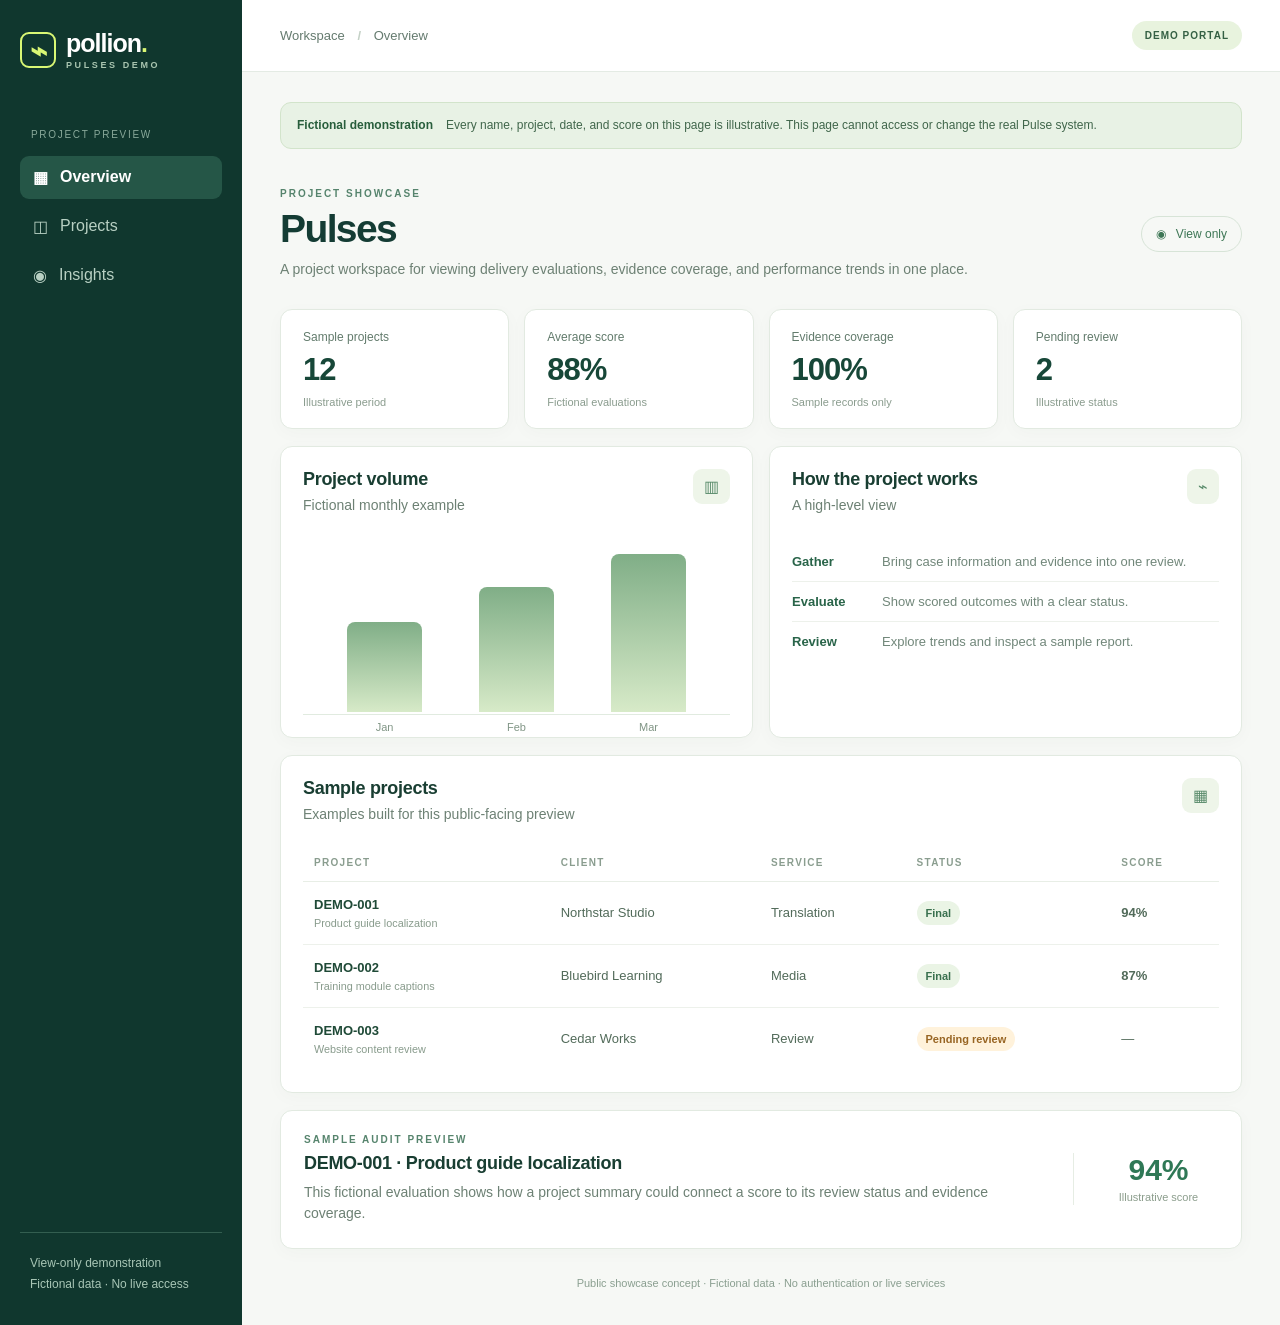
==== index.html @ 924e7bb8 "Add Pulse showcase" ====
<!doctype html>
<html lang="en">
<head>
  <meta charset="utf-8">
  <meta name="viewport" content="width=device-width, initial-scale=1">
  <meta name="robots" content="noindex, nofollow">
  <meta name="description" content="A view-only, fictional demonstration of the Pulses project portal.">
  <title>Pulses | Project showcase</title>
  <link rel="stylesheet" href="styles.css">
</head>
<body>
  <div class="shell">
    <aside class="sidebar" aria-label="Demo navigation">
      <div class="brand"><span class="mark">⌁</span><span>pollion<span class="lime">.</span><small>PULSES DEMO</small></span></div>
      <div class="nav-label">PROJECT PREVIEW</div>
      <div class="nav-item active">▦ <span>Overview</span></div>
      <div class="nav-item">◫ <span>Projects</span></div>
      <div class="nav-item">◉ <span>Insights</span></div>
      <div class="sidebar-bottom">View-only demonstration<br>Fictional data · No live access</div>
    </aside>
    <main>
      <header class="topbar"><span>Workspace <b>/</b> Overview</span><span class="badge">DEMO PORTAL</span></header>
      <div class="content">
        <div class="notice"><strong>Fictional demonstration</strong><span>Every name, project, date, and score on this page is illustrative. This page cannot access or change the real Pulse system.</span></div>
        <div class="intro"><div><div class="eyebrow">PROJECT SHOWCASE</div><h1>Pulses</h1><p>A project workspace for viewing delivery evaluations, evidence coverage, and performance trends in one place.</p></div><span class="readonly">◉ &nbsp; View only</span></div>
        <section class="stats" aria-label="Illustrative summary">
          <div class="card stat"><span>Sample projects</span><strong>12</strong><small>Illustrative period</small></div>
          <div class="card stat"><span>Average score</span><strong>88%</strong><small>Fictional evaluations</small></div>
          <div class="card stat"><span>Evidence coverage</span><strong>100%</strong><small>Sample records only</small></div>
          <div class="card stat"><span>Pending review</span><strong>2</strong><small>Illustrative status</small></div>
        </section>
        <div class="grid">
          <section class="card chart-card"><div class="section-heading"><div><h2>Project volume</h2><p>Fictional monthly example</p></div><span class="section-icon">▥</span></div><div class="bars" aria-label="January: 3; February: 4; March: 5"><div><span style="height:52%"></span><small>Jan</small></div><div><span style="height:72%"></span><small>Feb</small></div><div><span style="height:91%"></span><small>Mar</small></div></div></section>
          <section class="card process-card"><div class="section-heading"><div><h2>How the project works</h2><p>A high-level view</p></div><span class="section-icon">⌁</span></div><ol><li><b>Gather</b><span>Bring case information and evidence into one review.</span></li><li><b>Evaluate</b><span>Show scored outcomes with a clear status.</span></li><li><b>Review</b><span>Explore trends and inspect a sample report.</span></li></ol></section>
        </div>
        <section class="card projects"><div class="section-heading"><div><h2>Sample projects</h2><p>Examples built for this public-facing preview</p></div><span class="section-icon">▦</span></div><div class="table-wrap"><table><thead><tr><th>Project</th><th>Client</th><th>Service</th><th>Status</th><th>Score</th></tr></thead><tbody><tr><td><strong>DEMO-001</strong><small>Product guide localization</small></td><td>Northstar Studio</td><td>Translation</td><td><span class="status complete">Final</span></td><td><b>94%</b></td></tr><tr><td><strong>DEMO-002</strong><small>Training module captions</small></td><td>Bluebird Learning</td><td>Media</td><td><span class="status complete">Final</span></td><td><b>87%</b></td></tr><tr><td><strong>DEMO-003</strong><small>Website content review</small></td><td>Cedar Works</td><td>Review</td><td><span class="status pending">Pending review</span></td><td>—</td></tr></tbody></table></div></section>
        <section class="card report"><div><div class="eyebrow">SAMPLE AUDIT PREVIEW</div><h2>DEMO-001 · Product guide localization</h2><p>This fictional evaluation shows how a project summary could connect a score to its review status and evidence coverage.</p></div><div class="report-score"><strong>94%</strong><span>Illustrative score</span></div></section>
        <footer>Public showcase concept · Fictional data · No authentication or live services</footer>
      </div>
    </main>
  </div>
</body>
</html>
---- styles.css ----
:root{font-family:Inter,Arial,sans-serif;color:#19342d;background:#f6f8f5}*{box-sizing:border-box}body{margin:0}.shell{min-height:100vh;display:grid;grid-template-columns:242px minmax(0,1fr)}.sidebar{background:#10372e;color:#d7e7dc;padding:29px 20px;display:flex;flex-direction:column}.brand{display:flex;gap:10px;align-items:center;font-weight:800;font-size:25px;letter-spacing:-1px;color:#fff}.brand small{display:block;font-size:9px;letter-spacing:2.6px;color:#a9c5b0;margin-top:2px}.mark{display:grid;place-items:center;border:2px solid #d9f774;border-radius:9px;color:#d9f774;width:36px;height:36px;font-size:29px}.lime{color:#d9f774}.nav-label{font-size:10px;letter-spacing:1.7px;color:#89a99a;margin:59px 11px 13px}.nav-item{padding:12px 13px;margin:3px 0;border-radius:9px;display:flex;gap:12px;color:#b8d0c3}.nav-item.active{background:#255647;color:#fff;font-weight:700}.sidebar-bottom{margin-top:auto;border-top:1px solid #335e50;padding:20px 10px 0;color:#a8c6b6;font-size:12px;line-height:1.8}main{min-width:0}.topbar{height:72px;background:white;border-bottom:1px solid #e4ebe4;padding:0 38px;display:flex;justify-content:space-between;align-items:center;color:#657b6f;font-size:13px}.topbar b{color:#c4d1c6;padding:0 9px}.badge{background:#e8f3de;color:#356044;border-radius:99px;font-size:10px;letter-spacing:1px;padding:9px 13px;font-weight:800}.content{max-width:1330px;margin:auto;padding:30px 38px 36px}.notice{background:#e8f2e5;border:1px solid #d2e4cb;border-radius:11px;padding:13px 16px;font-size:12px;display:flex;gap:13px;line-height:1.55;color:#40664b}.notice strong{white-space:nowrap;color:#285e3c}.intro{display:flex;align-items:center;justify-content:space-between;gap:20px;margin:39px 0 29px}.eyebrow{font-size:10px;letter-spacing:2px;color:#56846d;font-weight:800}.intro h1{font-size:39px;letter-spacing:-1.6px;margin:8px 0 8px;color:#143c34}.intro p,.section-heading p,.report p{color:#6d8174;margin:0;line-height:1.55;font-size:14px}.readonly{border:1px solid #d7e4d7;border-radius:99px;padding:10px 14px;color:#3d7655;font-size:12px;white-space:nowrap}.stats{display:grid;grid-template-columns:repeat(4,1fr);gap:15px}.card{background:#fff;border:1px solid #e2eae1;border-radius:12px;box-shadow:0 4px 18px #183b2707}.stat{padding:20px 22px;display:flex;flex-direction:column;gap:8px}.stat span{font-size:12px;color:#627b6c}.stat strong{font-size:31px;color:#174738;letter-spacing:-1px}.stat small{font-size:11px;color:#8a9c8e}.grid{display:grid;grid-template-columns:1fr 1fr;gap:16px;margin-top:17px}.chart-card,.process-card,.projects{padding:22px}.section-heading{display:flex;align-items:flex-start;justify-content:space-between}.section-heading h2,.report h2{font-size:18px;margin:0 0 5px;color:#193e32;letter-spacing:-.3px}.section-icon{color:#588a6a;background:#eef5e9;border-radius:9px;padding:8px 11px}.bars{height:190px;display:flex;align-items:flex-end;gap:25px;padding:15px 28px 0;margin-top:8px;border-bottom:1px solid #e1ebe0}.bars div{height:100%;flex:1;display:flex;flex-direction:column;align-items:center;justify-content:flex-end;gap:9px;color:#819686}.bars span{display:block;width:100%;max-width:75px;background:linear-gradient(#80ae87,#d7eac8);border-radius:8px 8px 0 0}.bars small{font-size:11px;margin-bottom:-19px}.process-card ol{list-style:none;margin:25px 0 0;padding:0}.process-card li{display:flex;gap:15px;align-items:baseline;border-bottom:1px solid #edf1eb;padding:12px 0;font-size:13px}.process-card li:last-child{border:0}.process-card b{width:75px;color:#296449}.process-card li span{color:#71877a}.projects{margin-top:17px}.table-wrap{overflow:auto}table{border-collapse:collapse;width:100%;margin-top:18px;font-size:13px;text-align:left}th{font-size:10px;letter-spacing:1.3px;color:#8a9d8f;text-transform:uppercase;border-bottom:1px solid #e8eee6;padding:13px 11px}td{border-bottom:1px solid #edf1eb;padding:15px 11px;color:#526b5a}tr:last-child td{border:0}td strong{display:block;color:#1f4a37}td small{display:block;margin-top:5px;color:#889b8c}.status{padding:6px 9px;border-radius:99px;font-size:11px;font-weight:700}.complete{background:#eaf4e5;color:#39704e}.pending{background:#fff2db;color:#986523}.report{margin-top:17px;padding:23px;display:flex;justify-content:space-between;align-items:center;gap:25px}.report h2{margin:8px 0}.report-score{text-align:center;min-width:145px;border-left:1px solid #e6ede4;padding-left:25px}.report-score strong{display:block;color:#2f7856;font-size:30px}.report-score span{font-size:11px;color:#8b9d8c}footer{margin:28px 0 0;font-size:11px;color:#8a9f90;text-align:center}@media(max-width:900px){.shell{grid-template-columns:1fr}.sidebar{display:none}.stats{grid-template-columns:repeat(2,1fr)}.grid{grid-template-columns:1fr}}@media(max-width:600px){.topbar{padding:0 20px}.content{padding:20px}.notice,.intro,.report{display:block}.notice span{display:block;margin-top:5px}.readonly{display:inline-block;margin-top:16px}.stats{gap:9px}.stat{padding:16px}.report-score{border-left:0;border-top:1px solid #e6ede4;margin-top:18px;padding:18px 0 0}}
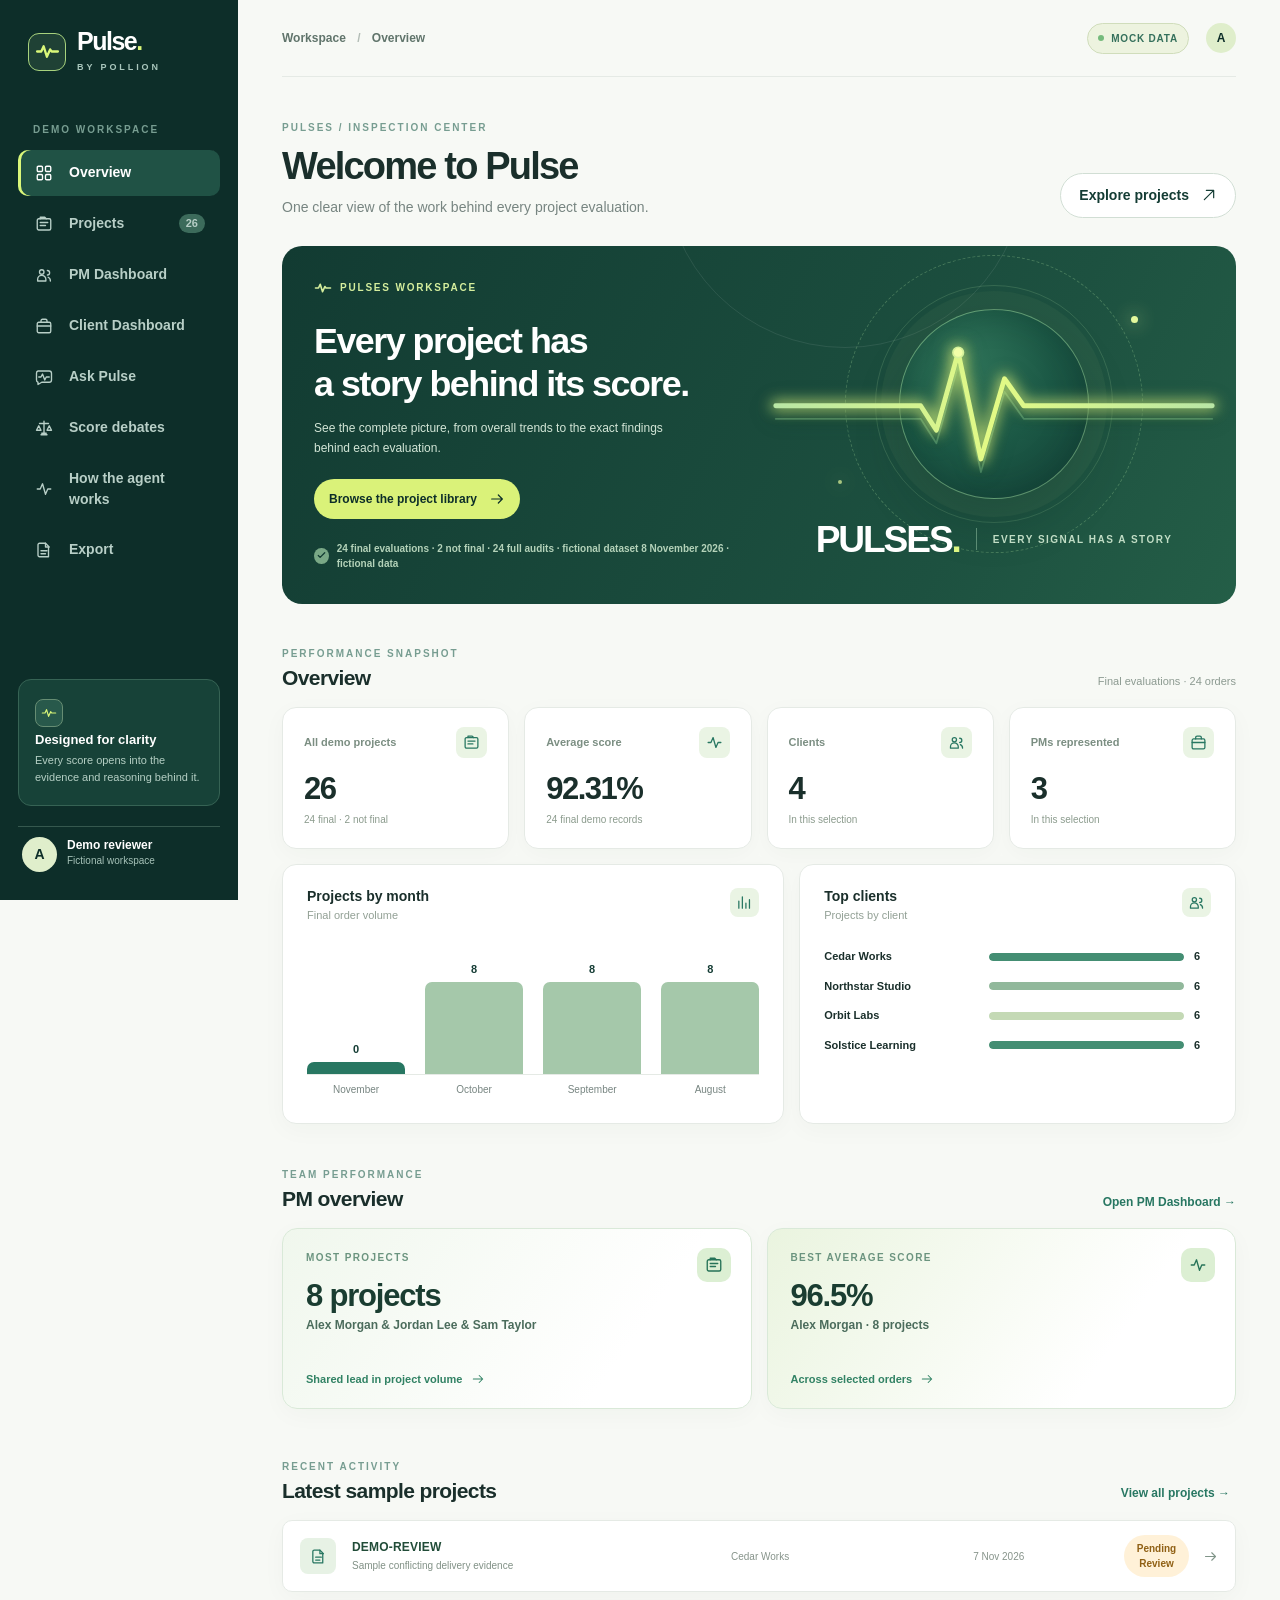
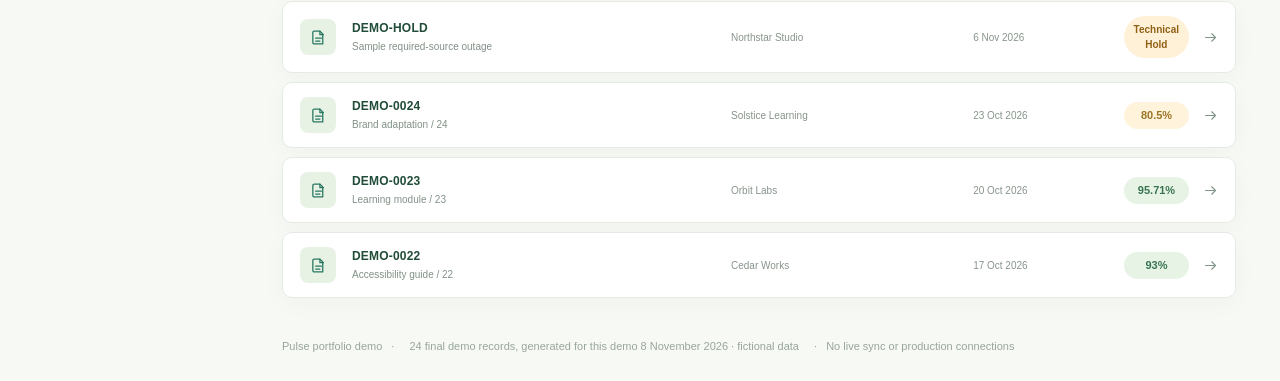
==== commit a3856cf0: "Publish interactive Pulse demo portal" ====
--- a/index.html
+++ b/index.html
@@ -1,42 +1,93 @@
 <!doctype html>
 <html lang="en">
 <head>
-  <meta charset="utf-8">
-  <meta name="viewport" content="width=device-width, initial-scale=1">
-  <meta name="robots" content="noindex, nofollow">
-  <meta name="description" content="A view-only, fictional demonstration of the Pulses project portal.">
-  <title>Pulses | Project showcase</title>
-  <link rel="stylesheet" href="styles.css">
+  <meta charset="utf-8"><meta http-equiv="Content-Security-Policy" content="default-src 'self'; script-src 'self'; connect-src 'none'; img-src 'self' data: blob:; font-src 'self'; style-src 'self' 'unsafe-inline'; worker-src 'self' blob:; object-src 'none'; base-uri 'self'; form-action 'none'">
+  <meta name="viewport" content="width=device-width,initial-scale=1">
+  <meta name="theme-color" content="#153a33">
+  <meta name="description" content="Explore Pulse’s real portal design using fictional data. Built by Ziad Ahmed for Pollion.">
+  <title>Pulse | Interactive portfolio demo</title>
+  <link rel="icon" type="image/svg+xml" href="favicon.svg">
+  <link rel="stylesheet" href="styles.css"><link rel="stylesheet" href="demo-only.css">
+  <script src="mock-data.js" defer></script><script src="mock-interactions.js" defer></script><script src="disputes.js" defer></script>
+  <script src="export-core.js" defer></script>
+  <script src="export.js" defer></script>
+  <script src="script.js" defer></script>
+  <script src="mock-chat.js" defer></script>
 </head>
-<body>
-  <div class="shell">
-    <aside class="sidebar" aria-label="Demo navigation">
-      <div class="brand"><span class="mark">⌁</span><span>pollion<span class="lime">.</span><small>PULSES DEMO</small></span></div>
-      <div class="nav-label">PROJECT PREVIEW</div>
-      <div class="nav-item active">▦ <span>Overview</span></div>
-      <div class="nav-item">◫ <span>Projects</span></div>
-      <div class="nav-item">◉ <span>Insights</span></div>
-      <div class="sidebar-bottom">View-only demonstration<br>Fictional data · No live access</div>
+<body class="embedded-portal"><div class="portfolio-demo-bar"><a href="/portfolio/index.html#systems">← Ziad's portfolio</a><span>PUBLIC DEMO · Fictional data · No production connections</span><a href="mailto:ziadahmedabdulsalam4@gmail.com?subject=A%20Pulse-like%20tool%20for%20my%20business">Build a tool like this ↗</a></div>
+  <div class="app-shell">
+    <aside class="sidebar" aria-label="Main navigation">
+      <a class="brand" href="#overview" aria-label="Pulses overview"><span class="brand-symbol" data-icon="pulse" aria-hidden="true"></span><span class="brand-copy"><strong>Pulse<span class="brand-dot">.</span></strong><small>BY POLLION</small></span></a>
+      <div class="workspace-label">DEMO WORKSPACE</div>
+      <nav class="main-nav">
+        <a href="#overview" data-nav="overview" class="nav-link active"><span class="nav-icon" data-icon="overview"></span> Overview</a>
+        <a href="#projects" data-nav="projects" class="nav-link"><span class="nav-icon" data-icon="projects"></span> Projects <span class="nav-count">5</span></a>
+        <a href="#pms" data-nav="pms" class="nav-link"><span class="nav-icon" data-icon="users"></span> PM Dashboard</a>
+        <a href="#clients" data-nav="clients" class="nav-link"><span class="nav-icon" data-icon="briefcase"></span> Client Dashboard</a>
+        <a href="#ask" data-nav="instructions" class="nav-link"><span class="nav-icon" data-icon="ask-pulse"></span> Ask Pulse</a>
+        <a href="#disputes" data-nav="disputes" class="nav-link"><span class="nav-icon" data-icon="review"></span> Score debates</a><a href="#how" data-nav="how" class="nav-link"><span class="nav-icon" data-icon="activity"></span> How the agent works</a><a href="#export" data-nav="export" class="nav-link"><span class="nav-icon" data-icon="file"></span> Export</a>
+      </nav>
+      <div class="sidebar-bottom"><div class="side-note"><span class="side-note-icon" data-icon="pulse"></span><strong>Designed for clarity</strong><p>Every score opens into the evidence and reasoning behind it.</p></div><div class="user-chip"><span class="avatar">A</span><span><strong>Demo reviewer</strong><small>Fictional workspace</small></span></div></div>
     </aside>
-    <main>
-      <header class="topbar"><span>Workspace <b>/</b> Overview</span><span class="badge">DEMO PORTAL</span></header>
-      <div class="content">
-        <div class="notice"><strong>Fictional demonstration</strong><span>Every name, project, date, and score on this page is illustrative. This page cannot access or change the real Pulse system.</span></div>
-        <div class="intro"><div><div class="eyebrow">PROJECT SHOWCASE</div><h1>Pulses</h1><p>A project workspace for viewing delivery evaluations, evidence coverage, and performance trends in one place.</p></div><span class="readonly">◉ &nbsp; View only</span></div>
-        <section class="stats" aria-label="Illustrative summary">
-          <div class="card stat"><span>Sample projects</span><strong>12</strong><small>Illustrative period</small></div>
-          <div class="card stat"><span>Average score</span><strong>88%</strong><small>Fictional evaluations</small></div>
-          <div class="card stat"><span>Evidence coverage</span><strong>100%</strong><small>Sample records only</small></div>
-          <div class="card stat"><span>Pending review</span><strong>2</strong><small>Illustrative status</small></div>
-        </section>
-        <div class="grid">
-          <section class="card chart-card"><div class="section-heading"><div><h2>Project volume</h2><p>Fictional monthly example</p></div><span class="section-icon">▥</span></div><div class="bars" aria-label="January: 3; February: 4; March: 5"><div><span style="height:52%"></span><small>Jan</small></div><div><span style="height:72%"></span><small>Feb</small></div><div><span style="height:91%"></span><small>Mar</small></div></div></section>
-          <section class="card process-card"><div class="section-heading"><div><h2>How the project works</h2><p>A high-level view</p></div><span class="section-icon">⌁</span></div><ol><li><b>Gather</b><span>Bring case information and evidence into one review.</span></li><li><b>Evaluate</b><span>Show scored outcomes with a clear status.</span></li><li><b>Review</b><span>Explore trends and inspect a sample report.</span></li></ol></section>
+
+    <main class="main-area">
+      <header class="topbar"><button id="menu-button" class="menu-button" aria-label="Toggle navigation" aria-expanded="false"><span data-icon="menu"></span></button><div class="breadcrumbs" id="breadcrumbs">Workspace <span>/</span> Overview</div><div class="topbar-right"><span class="demo-pill"><span class="live-dot"></span> MOCK DATA</span><span class="top-avatar">A</span></div></header>
+
+      <section id="overview-view" class="view">
+        <div class="page-heading"><div><span class="eyebrow">PULSES / INSPECTION CENTER</span><h1>Welcome to Pulse</h1><p>One clear view of the work behind every project evaluation.</p></div><button class="outlined-button" id="view-projects">Explore projects <span data-icon="arrow-up-right"></span></button></div>
+        <div class="hero-panel"><div class="hero-copy"><span class="hero-kicker"><span data-icon="pulse"></span> PULSES WORKSPACE</span><h2>Every project has<br>a story behind its score.</h2><p>See the complete picture, from overall trends to the exact findings behind each evaluation.</p><button id="hero-browse">Browse the project library <span data-icon="arrow-right"></span></button><div class="hero-footnote"><span class="hero-footnote-icon" data-icon="check"></span> <span id="hero-count-note">Fictional project evaluations</span></div></div><div class="hero-feature" role="img" aria-label="Pulses logo: a bright pulse wave flowing through a circular signal mark"><div class="pulse-emblem"><span class="pulse-orbit pulse-orbit-outer"></span><span class="pulse-orbit pulse-orbit-inner"></span><span class="pulse-core"></span><svg class="pulse-wave" viewBox="0 0 520 210" aria-hidden="true" focusable="false"><defs><linearGradient id="wave-color" x1="0" x2="1"><stop offset="0" stop-color="#b9e6a5"/><stop offset=".5" stop-color="#e3fa85"/><stop offset="1" stop-color="#b9e6a5"/></linearGradient><filter id="wave-glow" x="-20%" y="-80%" width="140%" height="260%"><feGaussianBlur stdDeviation="8"/></filter></defs><path class="wave-echo" d="M10 107 H152 L176 107 L194 135 L219 46 L245 168 L272 76 L294 107 H510"/><path class="wave-glow" d="M10 107 H152 L176 107 L194 135 L219 46 L245 168 L272 76 L294 107 H510"/><path class="wave-main" d="M10 107 H152 L176 107 L194 135 L219 46 L245 168 L272 76 L294 107 H510"/><circle class="wave-node" cx="219" cy="46" r="6"/></svg><span class="pulse-spark pulse-spark-one"></span><span class="pulse-spark pulse-spark-two"></span></div><div class="pulse-lockup"><strong>PULSES<span>.</span></strong><span class="pulse-lockup-rule"></span><small>Every signal has a story</small></div></div></div>
+        <div class="section-title-row"><div><span class="eyebrow">PERFORMANCE SNAPSHOT</span><h2>Overview</h2></div><span class="sample-label"><span id="overview-selection-note">Final evaluations</span></span></div>
+        <div class="stat-grid" id="stat-grid"></div>
+        <div class="insights-grid"><div class="panel"><div class="panel-heading"><div><h3>Projects by month</h3><p>Final order volume</p></div><span class="panel-icon" data-icon="chart"></span></div><div id="month-chart" class="month-chart"></div></div><div class="panel"><div class="panel-heading"><div><h3>Top clients</h3><p>Projects by client</p></div><span class="panel-icon" data-icon="users"></span></div><div id="client-chart" class="client-chart"></div></div></div>
+        <div class="section-title-row pm-overview-heading"><div><span class="eyebrow">TEAM PERFORMANCE</span><h2>PM overview</h2></div><a class="text-button" href="#pms">Open PM Dashboard →</a></div><div id="pm-overview" class="pm-overview-grid"></div>
+        <div class="section-title-row recent-heading"><div><span class="eyebrow">RECENT ACTIVITY</span><h2>Latest sample projects</h2></div><button class="text-button" id="all-projects">View all projects →</button></div><div id="recent-projects" class="recent-list"></div>
+      </section>
+
+      <section id="projects-view" class="view hidden"><div class="page-heading"><div><span class="eyebrow">BROWSE / ALL PROJECTS</span><h1>Project library</h1><p>Find a project by month, client, PM or service type. Pending and canceled rows are labeled.</p></div><div class="library-count" id="library-count">5 projects</div></div><div class="months" id="month-tabs" aria-label="Months"></div><div class="filter-panel"><label class="search-wrap"><span data-icon="search"></span><input id="search-input" type="search" placeholder="Search order ID, project, client…" aria-label="Search projects"></label><div class="filter-dropdown" data-filter="client"><span class="filter-label">CLIENT</span><button type="button" class="filter-trigger" aria-haspopup="listbox" aria-expanded="false" aria-controls="client-menu"><span class="filter-current">All clients</span><span data-icon="chevron-down"></span></button><div id="client-menu" class="filter-menu" role="listbox" aria-label="Client options"></div></div><div class="filter-dropdown" data-filter="pm"><span class="filter-label">PM</span><button type="button" class="filter-trigger" aria-haspopup="listbox" aria-expanded="false" aria-controls="pm-menu"><span class="filter-current">All PMs</span><span data-icon="chevron-down"></span></button><div id="pm-menu" class="filter-menu" role="listbox" aria-label="PM options"></div></div><div class="filter-dropdown" data-filter="section"><span class="filter-label">SERVICE</span><button type="button" class="filter-trigger" aria-haspopup="listbox" aria-expanded="false" aria-controls="section-menu"><span class="filter-current">All services</span><span data-icon="chevron-down"></span></button><div id="section-menu" class="filter-menu" role="listbox" aria-label="Section options"></div></div><button id="reset-filters" class="reset-button">Reset</button></div><div id="deduction-filter-note" class="deduction-filter-note hidden" aria-live="polite"></div><div class="table-wrap"><table><thead><tr><th>ORDER ID / PROJECT</th><th>CLIENT</th><th>SERVICE</th><th>OWNER PM</th><th>DATE</th><th>SCORE</th><th></th></tr></thead><tbody id="project-rows"></tbody></table><div id="empty-state" class="empty-state hidden">No projects match these filters. Try another month or clear a filter.</div></div><button id="projects-more" type="button" class="outlined-button" hidden>Show more projects</button></section>
+
+      <section id="pms-view" class="view hidden"><div class="page-heading"><div><span class="eyebrow">TEAM / PERFORMANCE</span><h1>PM Dashboard</h1><p><span id="pm-heading-sub">Compare project volume and scores across the selected final demo records.</span></p></div><a class="outlined-button" href="#projects">Browse projects <span data-icon="arrow-up-right"></span></a></div><div class="pm-note"><span data-icon="activity"></span><span>Selected-order analysis only: PM score is the simple average of these displayed orders. It is not the official PM-period result, which requires all eligible final orders and Plunet USD price weighting.</span></div><div id="pm-stats" class="pm-stats"></div><div class="pm-dashboard-grid"><div class="panel pm-chart-panel"><div class="panel-heading"><div><h3>Projects by PM</h3><p>Workload in the demo selection</p></div><span class="panel-icon" data-icon="projects"></span></div><div id="pm-volume-chart" class="pm-bars"></div></div><div class="panel pm-chart-panel"><div class="panel-heading"><div><h3>Average score by PM</h3><p>Equal-weight project average</p></div><span class="panel-icon" data-icon="activity"></span></div><div id="pm-score-chart" class="pm-bars"></div></div></div><div class="section-title-row pm-detail-heading"><div><span class="eyebrow">INDIVIDUAL ANALYSIS</span><h2>Each PM at a glance</h2></div><span class="sample-label">Open any order for its inspection details</span></div><div id="pm-cards" class="pm-cards"></div></section>
+
+      <section id="pm-detail-view" class="view hidden"><div class="detail-back-row"><a class="back-button" href="#pms">← Back to PM dashboard</a></div><div id="pm-detail-content"></div></section>
+
+      <section id="export-view" class="view hidden">
+        <div class="page-heading export-heading"><div><span class="eyebrow">PULSES / REPORT STUDIO</span><h1>Export reports</h1><p>Build a branded PDF from the final orders in the fictional demo records.</p></div><span class="export-admin-badge">Demo export</span></div>
+        <div id="export-snapshot-note" class="export-note"></div>
+        <div class="export-workspace">
+          <form id="export-form" class="export-builder">
+            <div class="export-builder-head"><span class="eyebrow">CREATE A REPORT</span><h2>Choose your analysis</h2><p>Set the report type, time range and subject.</p></div>
+            <div class="export-field"><span>Report type</span><select id="export-type"><option value="pm">PM performance</option><option value="client">Client account</option><option value="period">Time period</option><option value="service">Service quality</option></select></div>
+            <div class="export-field"><span>Time range</span><select id="export-period"><option value="last-month">Last calendar month</option><option value="last-quarter">Last calendar quarter</option><option value="custom">Custom dates</option><option value="sample" selected>All demo orders</option></select></div>
+            <div id="export-custom-dates" class="export-dates hidden"><label class="export-field">From<input id="export-start" type="date"></label><label class="export-field">To<input id="export-end" type="date"></label></div>
+            <div id="export-subject"></div>
+            <div id="export-form-error" class="export-form-error hidden" role="alert"></div>
+            <button class="export-generate" type="submit">Generate PDF report <span data-icon="arrow-right"></span></button>
+          </form>
+          <div class="export-intro-panel"><span class="export-intro-icon" data-icon="file"></span><span class="eyebrow">PREPARED FOR REVIEW</span><h2>Detailed reports, ready to share when approved.</h2><p>Each PDF includes project context, score analysis, relevant evidence links and clear notes about any missing comparison data.</p><div class="export-mini-grid"><span>PM strengths and improvements</span><span>Client account signals</span><span>Period comparison</span><span>Service analysis</span></div><p class="export-mail-note">Demo PDFs contain fictional records only. This workspace does not send reports or contact people.</p></div>
         </div>
-        <section class="card projects"><div class="section-heading"><div><h2>Sample projects</h2><p>Examples built for this public-facing preview</p></div><span class="section-icon">▦</span></div><div class="table-wrap"><table><thead><tr><th>Project</th><th>Client</th><th>Service</th><th>Status</th><th>Score</th></tr></thead><tbody><tr><td><strong>DEMO-001</strong><small>Product guide localization</small></td><td>Northstar Studio</td><td>Translation</td><td><span class="status complete">Final</span></td><td><b>94%</b></td></tr><tr><td><strong>DEMO-002</strong><small>Training module captions</small></td><td>Bluebird Learning</td><td>Media</td><td><span class="status complete">Final</span></td><td><b>87%</b></td></tr><tr><td><strong>DEMO-003</strong><small>Website content review</small></td><td>Cedar Works</td><td>Review</td><td><span class="status pending">Pending review</span></td><td>—</td></tr></tbody></table></div></section>
-        <section class="card report"><div><div class="eyebrow">SAMPLE AUDIT PREVIEW</div><h2>DEMO-001 · Product guide localization</h2><p>This fictional evaluation shows how a project summary could connect a score to its review status and evidence coverage.</p></div><div class="report-score"><strong>94%</strong><span>Illustrative score</span></div></section>
-        <footer>Public showcase concept · Fictional data · No authentication or live services</footer>
-      </div>
+        <div id="export-progress" class="export-progress" role="status" aria-live="polite" hidden><div class="export-progress-heading"><span class="eyebrow">REPORT PROGRESS</span><strong id="export-progress-stage">Preparing report</strong></div><progress id="export-progress-bar" max="100" value="0" aria-label="Report progress"></progress><p id="export-progress-detail">Please keep this page open.</p></div>
+        <div class="section-title-row export-library-heading"><div><span class="eyebrow">GENERATED IN THIS BROWSER</span><h2>Report library</h2></div><span id="export-library-count" class="sample-label">0 reports</span></div>
+        <div id="export-library" class="export-library"></div>
+      </section>
+
+      <section id="clients-view" class="view hidden"><div class="page-heading"><div><span class="eyebrow">CLIENTS / ACCOUNT VIEW</span><h1>Client Dashboard</h1><p>Project volume, services and score trends from final evaluations.</p></div><a class="outlined-button" href="#projects">Browse projects <span data-icon="arrow-up-right"></span></a></div><div class="pm-note"><span data-icon="activity"></span><span>Scores describe inspected delivery. They do not directly measure client satisfaction or predict whether a client will leave. Prices are grouped by their original currency.</span></div><div id="client-stats" class="pm-stats"></div><div class="panel client-dashboard-panel"><div class="panel-heading"><div><h3>Clients by project volume</h3><p>Final orders in the fictional dataset</p></div><span class="panel-icon" data-icon="chart"></span></div><div id="client-volume-chart" class="pm-bars"></div></div><div class="section-title-row pm-detail-heading"><div><span class="eyebrow">CLIENT PROFILES</span><h2>Each client at a glance</h2></div></div><div id="client-cards" class="client-cards"></div></section>
+
+      <section id="client-detail-view" class="view hidden"><div class="detail-back-row"><a class="back-button" href="#clients">← Back to clients</a></div><div id="client-detail-content"></div></section>
+
+      <section id="instructions-view" class="view hidden">
+  <div class="ask-workspace">
+    <div class="ask-chat-top"><span class="ask-chat-avatar" data-icon="pulse"></span><div><strong>Ask Pulse</strong><small>Portfolio demo · simulated replies</small></div><a class="ask-guide-button" href="#how" id="demo-guide" title="Read how the demo scoring works"><span data-icon="file"></span><span>Scoring guide</span></a></div>
+    <div class="ask-conversation" id="ask-conversation" role="log" aria-live="polite" aria-label="Conversation with Pulse"><div class="ask-welcome"><span class="ask-welcome-icon" data-icon="pulse"></span><h2>How can I help?</h2><p>This is a portfolio demo. Send a message to preview the chat experience; Ask Pulse is not connected to the live agent or project data. Attachments stay in this browser and are not analyzed.</p><div class="ask-suggestions"><button type="button" data-question="Why did my latest project lose points?">Why did my latest project lose points?</button><button type="button" data-question="How does the deadline score work?">How does the deadline score work?</button><button type="button" data-question="Show me projects with quality deductions">Show me projects with quality deductions</button></div></div></div>
+    <div id="ask-order-context" class="ask-order-context" hidden></div>
+    <div id="ask-attachments" class="ask-attachments" hidden></div>
+    <form id="ask-form" class="ask-composer"><input id="ask-files" class="sr-only" type="file" accept=".pdf,application/pdf,image/png,image/jpeg,image/webp" multiple><button type="button" id="ask-add-file" class="ask-add-file" aria-label="Attach image or PDF" title="Attach image or PDF">+</button><label for="ask-question" class="sr-only">Message Pulse</label><textarea id="ask-question" name="question" rows="2" maxlength="2000" placeholder="Message Pulse..." aria-label="Message Pulse"></textarea><button type="submit" id="ask-send" aria-label="Send message"><span data-icon="arrow-right"></span><span>Send</span></button></form>
+    <p id="ask-error" class="ask-error" role="alert" hidden></p>
+  </div>
+</section>
+<section id="disputes-view" class="view hidden"><div id="disputes-content"></div></section>
+      <section id="dispute-view" class="view hidden"><div id="dispute-content"></div></section>
+
+      <section id="how-view" class="view hidden"><div class="page-heading"><div><span class="eyebrow">MEET THE AGENT / INSPECTOR PULSE</span><h1>From project evidence to a traceable score.</h1><p>A portfolio-only walkthrough of the automated workflow behind Pulse.</p></div></div><aside class="demo-automation-note"><strong>This tab is only part of the portfolio demo.</strong><p>It is not a tab in the main project. The real Pulse agent works automatically: it tracks each completed project, starts reviewing the project evidence and applies the scoring instructions. The manual controls below are just a way to explore example scenarios.</p></aside><div class="demo-how-hero"><span class="demo-how-mark" data-icon="pulse"></span><div><h2>The agent investigates. The portal makes it usable.</h2><p>Inspector Pulse automatically reviews completed projects using their records, communications, delivery evidence and external feedback. It follows versioned scoring instructions and explains the result. Reviewed projects build a case history for understanding how Pollion works with each client, spotting recurring issues and improving the next delivery. The portal brings those findings into project reports, PM and client views, questions, reviews and exports.</p><p><b>Built by Ziad Ahmed for Pollion.</b> This public version recreates the interface with invented records and scripted interactions; it does not access email, Plunet or client portals.</p></div></div><div class="agent-process"><article><span>01</span><h3>Identify the project</h3><p>Start with an eligible order and verify its owner, scope and client commitments.</p></article><article><span>02</span><h3>Read authorized evidence</h3><p>Use case-linked emails, the relevant client portal and Plunet order facts. Training explains the workflow; it is not case evidence.</p></article><article><span>03</span><h3>Reconstruct the timeline</h3><p>Link actionable messages, replies, accepted deadlines, deliveries and external feedback to the responsible project phase.</p></article><article><span>04</span><h3>Apply the instructions</h3><p>Calculate communication, deadline, quality and order-record checks using the selected rule version. Explain deductions rather than inventing a score.</p></article><article><span>05</span><h3>Preserve gaps and review</h3><p>Missing required evidence creates a Technical Hold. Material contradictions go to Pending Review. Neither is a perfect score or a zero.</p></article><article><span>06</span><h3>Present and revisit</h3><p>Publish a traceable audit for review. Use dashboards and debates to investigate findings; human reviewers remain responsible for decisions.</p></article></div><div class="demo-rules-note"><b>Scoring version matters.</b> This demonstration follows the V.02.00 Ziad test-workflow shape: communication 28, deadline 28, quality 39, Plunet checks 5. Client/resource communication split is 56/3 and 28/3 points. The original V.01.01 guide uses a separate 30/30/40 model. These are scoped versions, not interchangeable company-wide rules. Calculations keep precision; only display values are rounded.</div><div class="demo-simulator panel"><div class="panel-heading"><div><span class="eyebrow">TRY A FICTIONAL INSPECTION</span><h2>See how facts affect the result.</h2><p>These manual scenario controls are for demonstration only. In the main project, completed projects trigger the review and scoring automatically.</p></div></div><form id="inspection-form"><label><span>Evidence coverage</span><select id="inspection-coverage" name="coverage"><option value="complete">Evidence complete</option><option value="missing">Source unavailable</option><option value="conflict">Evidence conflict</option></select></label><label><span>Client delivery</span><select id="inspection-delivery" name="delivery"><option value="ontime">On time</option><option value="late8">8 minutes late</option><option value="late40">40 minutes late</option><option value="files">4 files: 3 on time, 1 late</option></select></label><label><span>External client feedback</span><select id="inspection-quality" name="quality"><option value="none">No adverse feedback</option><option value="minor">One minor correction</option><option value="rework">Meaningful rework</option></select></label><button type="submit">Run demo inspection →</button></form><div id="inspection-progress" role="status" aria-live="polite"></div><div id="inspection-result" hidden></div></div></section><section id="evidence-view" class="view hidden"><div id="evidence-content"></div></section><section id="detail-view" class="view hidden"><div class="detail-back-row"><button id="back-to-projects" class="back-button">← Back to projects</button><span class="demo-pill"><span class="live-dot"></span> FICTIONAL DEMO ROW</span></div><div id="detail-content"></div></section>
+      <footer>Pulse portfolio demo <span>·</span> <span id="footer-snapshot">Fictional records</span> <span>·</span> No live sync or production connections</footer>
     </main>
   </div>
 </body>
--- a/styles.css
+++ b/styles.css
@@ -1 +1,500 @@
-:root{font-family:Inter,Arial,sans-serif;color:#19342d;background:#f6f8f5}*{box-sizing:border-box}body{margin:0}.shell{min-height:100vh;display:grid;grid-template-columns:242px minmax(0,1fr)}.sidebar{background:#10372e;color:#d7e7dc;padding:29px 20px;display:flex;flex-direction:column}.brand{display:flex;gap:10px;align-items:center;font-weight:800;font-size:25px;letter-spacing:-1px;color:#fff}.brand small{display:block;font-size:9px;letter-spacing:2.6px;color:#a9c5b0;margin-top:2px}.mark{display:grid;place-items:center;border:2px solid #d9f774;border-radius:9px;color:#d9f774;width:36px;height:36px;font-size:29px}.lime{color:#d9f774}.nav-label{font-size:10px;letter-spacing:1.7px;color:#89a99a;margin:59px 11px 13px}.nav-item{padding:12px 13px;margin:3px 0;border-radius:9px;display:flex;gap:12px;color:#b8d0c3}.nav-item.active{background:#255647;color:#fff;font-weight:700}.sidebar-bottom{margin-top:auto;border-top:1px solid #335e50;padding:20px 10px 0;color:#a8c6b6;font-size:12px;line-height:1.8}main{min-width:0}.topbar{height:72px;background:white;border-bottom:1px solid #e4ebe4;padding:0 38px;display:flex;justify-content:space-between;align-items:center;color:#657b6f;font-size:13px}.topbar b{color:#c4d1c6;padding:0 9px}.badge{background:#e8f3de;color:#356044;border-radius:99px;font-size:10px;letter-spacing:1px;padding:9px 13px;font-weight:800}.content{max-width:1330px;margin:auto;padding:30px 38px 36px}.notice{background:#e8f2e5;border:1px solid #d2e4cb;border-radius:11px;padding:13px 16px;font-size:12px;display:flex;gap:13px;line-height:1.55;color:#40664b}.notice strong{white-space:nowrap;color:#285e3c}.intro{display:flex;align-items:center;justify-content:space-between;gap:20px;margin:39px 0 29px}.eyebrow{font-size:10px;letter-spacing:2px;color:#56846d;font-weight:800}.intro h1{font-size:39px;letter-spacing:-1.6px;margin:8px 0 8px;color:#143c34}.intro p,.section-heading p,.report p{color:#6d8174;margin:0;line-height:1.55;font-size:14px}.readonly{border:1px solid #d7e4d7;border-radius:99px;padding:10px 14px;color:#3d7655;font-size:12px;white-space:nowrap}.stats{display:grid;grid-template-columns:repeat(4,1fr);gap:15px}.card{background:#fff;border:1px solid #e2eae1;border-radius:12px;box-shadow:0 4px 18px #183b2707}.stat{padding:20px 22px;display:flex;flex-direction:column;gap:8px}.stat span{font-size:12px;color:#627b6c}.stat strong{font-size:31px;color:#174738;letter-spacing:-1px}.stat small{font-size:11px;color:#8a9c8e}.grid{display:grid;grid-template-columns:1fr 1fr;gap:16px;margin-top:17px}.chart-card,.process-card,.projects{padding:22px}.section-heading{display:flex;align-items:flex-start;justify-content:space-between}.section-heading h2,.report h2{font-size:18px;margin:0 0 5px;color:#193e32;letter-spacing:-.3px}.section-icon{color:#588a6a;background:#eef5e9;border-radius:9px;padding:8px 11px}.bars{height:190px;display:flex;align-items:flex-end;gap:25px;padding:15px 28px 0;margin-top:8px;border-bottom:1px solid #e1ebe0}.bars div{height:100%;flex:1;display:flex;flex-direction:column;align-items:center;justify-content:flex-end;gap:9px;color:#819686}.bars span{display:block;width:100%;max-width:75px;background:linear-gradient(#80ae87,#d7eac8);border-radius:8px 8px 0 0}.bars small{font-size:11px;margin-bottom:-19px}.process-card ol{list-style:none;margin:25px 0 0;padding:0}.process-card li{display:flex;gap:15px;align-items:baseline;border-bottom:1px solid #edf1eb;padding:12px 0;font-size:13px}.process-card li:last-child{border:0}.process-card b{width:75px;color:#296449}.process-card li span{color:#71877a}.projects{margin-top:17px}.table-wrap{overflow:auto}table{border-collapse:collapse;width:100%;margin-top:18px;font-size:13px;text-align:left}th{font-size:10px;letter-spacing:1.3px;color:#8a9d8f;text-transform:uppercase;border-bottom:1px solid #e8eee6;padding:13px 11px}td{border-bottom:1px solid #edf1eb;padding:15px 11px;color:#526b5a}tr:last-child td{border:0}td strong{display:block;color:#1f4a37}td small{display:block;margin-top:5px;color:#889b8c}.status{padding:6px 9px;border-radius:99px;font-size:11px;font-weight:700}.complete{background:#eaf4e5;color:#39704e}.pending{background:#fff2db;color:#986523}.report{margin-top:17px;padding:23px;display:flex;justify-content:space-between;align-items:center;gap:25px}.report h2{margin:8px 0}.report-score{text-align:center;min-width:145px;border-left:1px solid #e6ede4;padding-left:25px}.report-score strong{display:block;color:#2f7856;font-size:30px}.report-score span{font-size:11px;color:#8b9d8c}footer{margin:28px 0 0;font-size:11px;color:#8a9f90;text-align:center}@media(max-width:900px){.shell{grid-template-columns:1fr}.sidebar{display:none}.stats{grid-template-columns:repeat(2,1fr)}.grid{grid-template-columns:1fr}}@media(max-width:600px){.topbar{padding:0 20px}.content{padding:20px}.notice,.intro,.report{display:block}.notice span{display:block;margin-top:5px}.readonly{display:inline-block;margin-top:16px}.stats{gap:9px}.stat{padding:16px}.report-score{border-left:0;border-top:1px solid #e6ede4;margin-top:18px;padding:18px 0 0}}
+@font-face{font-family:'DM Sans';src:url('/portfolio/assets/fonts/dm-regular.ttf');font-weight:400 500;font-display:swap}@font-face{font-family:'DM Sans';src:url('/portfolio/assets/fonts/dm-bold.ttf');font-weight:600 900;font-display:swap}@font-face{font-family:Manrope;src:url('/portfolio/assets/fonts/manrope-medium.ttf');font-weight:400 600;font-display:swap}@font-face{font-family:Manrope;src:url('/portfolio/assets/fonts/manrope-extrabold.ttf');font-weight:700 900;font-display:swap}
+:root{--pine:#143c34;--pine-dark:#0d2e29;--green:#287762;--mint:#dff0df;--lime:#daf779;--ink:#1a2f2b;--muted:#778581;--line:#e5eae5;--paper:#f7f9f5;--white:#fff;--rose:#f9e7e3;--rose-ink:#b34f41;--amber:#fff2d5;--amber-ink:#966a13}*{box-sizing:border-box}html{scroll-behavior:smooth}body{margin:0;color:var(--ink);background:var(--paper);font:14px/1.5 'DM Sans',Arial,sans-serif}button,input,select{font:inherit}button{cursor:pointer}a{color:inherit;text-decoration:none}.hidden{display:none!important}.app-shell{min-height:100vh}.sidebar{position:fixed;inset:0 auto 0 0;width:238px;background:var(--pine-dark);color:white;display:flex;flex-direction:column;padding:29px 18px 18px;z-index:10}.brand{display:flex;align-items:center;gap:11px;padding:0 10px 47px}.brand-symbol{width:36px;height:36px;border:2px solid var(--lime);border-radius:50%;display:grid;place-items:center;position:relative;overflow:hidden}.brand-symbol i{position:absolute;width:16px;height:28px;border:2px solid var(--lime);border-radius:50%;transform:rotate(55deg)}.brand-symbol i:nth-child(2){transform:rotate(-55deg)}.brand-symbol i:nth-child(3){width:4px;height:4px;background:var(--lime);border:0}.brand-copy strong{font:800 25px/1 'Manrope',sans-serif;letter-spacing:-1.5px}.brand-dot{color:var(--lime)}.brand-copy small{display:block;color:#a9c6bc;font-size:8px;font-weight:700;letter-spacing:2.2px;margin-top:5px}.workspace-label,.eyebrow{font-size:10px;letter-spacing:2px;font-weight:800;color:#779d91}.workspace-label{padding:0 15px;margin-bottom:13px}.main-nav{display:grid;gap:5px}.nav-link{display:flex;align-items:center;gap:14px;padding:12px 15px;border-radius:10px;color:#b8cfc7;font-weight:700}.nav-link:hover,.nav-link.active{background:#205245;color:#fff}.nav-link.active{box-shadow:inset 3px 0 var(--lime)}.nav-icon{font-size:19px;width:22px;text-align:center;line-height:1}.nav-count{margin-left:auto;background:#3c6b5b;padding:1px 7px;border-radius:20px;font-size:11px}.sidebar-bottom{margin-top:auto}.side-note{background:#174238;border:1px solid #366354;border-radius:13px;padding:19px 16px;margin-bottom:20px}.side-note-icon{color:var(--lime);font-size:20px}.side-note strong{display:block;font:700 13px 'Manrope',sans-serif;margin:5px 0}.side-note p{margin:0;color:#b5cfc4;font-size:11px;line-height:1.55}.user-chip{display:flex;align-items:center;gap:10px;padding:10px 4px;border-top:1px solid #35584e}.avatar,.top-avatar{display:grid;place-items:center;background:#dfeecb;color:var(--pine-dark);border-radius:50%;font-weight:800}.avatar{height:35px;width:35px}.user-chip strong,.user-chip small{display:block}.user-chip strong{font-size:12px}.user-chip small{font-size:10px;color:#a6c2b8}.user-more{margin-left:auto;color:#a6c2b8;font-size:18px}.main-area{margin-left:238px;min-height:100vh;padding:0 44px}.topbar{height:77px;display:flex;align-items:center;border-bottom:1px solid var(--line);gap:16px}.breadcrumbs{font-weight:700;color:#60746b;font-size:12px}.breadcrumbs span{color:#b3bdb6;padding:0 8px}.topbar-right{margin-left:auto;display:flex;align-items:center;gap:17px}.demo-pill{display:inline-flex;align-items:center;gap:7px;border:1px solid #d7e6da;background:#edf5ec;color:#35705c;border-radius:50px;padding:7px 10px;font-size:10px;font-weight:800;letter-spacing:.8px;white-space:nowrap}.live-dot{height:6px;width:6px;border-radius:50%;background:#75ba7c}.top-avatar{height:30px;width:30px;font-size:12px}.menu-button{display:none;border:0;background:none;color:var(--pine);font-size:20px}.view{max-width:1360px;margin:auto}.page-heading{display:flex;align-items:end;justify-content:space-between;gap:20px;padding:39px 0 28px}.page-heading h1{font:800 clamp(29px,3vw,38px)/1.18 'Manrope',sans-serif;letter-spacing:-1.8px;margin:7px 0 8px}.page-heading p{margin:0;color:var(--muted);font-size:14px}.wave{color:#7fa75d;font-size:27px}.outlined-button{background:#fff;border:1px solid #d1ded4;color:var(--pine);padding:11px 18px;border-radius:9px;font-weight:800;white-space:nowrap}.outlined-button span{padding-left:13px}.outlined-button:hover,.reset-button:hover{border-color:var(--green);background:#f0f7ec}.hero-panel{background:var(--pine);border-radius:20px;min-height:265px;color:white;display:flex;overflow:hidden;position:relative}.hero-copy{padding:33px 37px;z-index:1}.hero-kicker{color:var(--lime);font-size:10px;letter-spacing:2px;font-weight:800}.hero-copy h2{font:800 clamp(26px,3vw,34px)/1.16 'Manrope',sans-serif;letter-spacing:-1.4px;margin:12px 0 10px}.hero-copy p{font-size:12px;color:#d3e1d6;max-width:370px;margin:0 0 20px}.hero-copy button{border:0;border-radius:8px;background:var(--lime);color:var(--pine-dark);padding:11px 14px;font-weight:800;font-size:12px}.hero-copy button span{padding-left:22px}.hero-art{position:absolute;right:4%;top:-55px;width:380px;height:370px}.hero-orbit{border:1px solid #568a77;border-radius:50%;position:absolute;inset:12px;opacity:.8}.orbit-two{inset:65px;border-style:dashed;opacity:.8}.hero-center{position:absolute;top:120px;left:124px;width:130px;height:130px;border-radius:50%;background:#d9ee7b;display:flex;align-items:center;justify-content:center;flex-direction:column;box-shadow:0 0 0 18px #ffffff10;color:var(--pine)}.hero-center span{font:800 76px/.9 'Manrope';letter-spacing:-8px}.hero-center small{font-size:9px;letter-spacing:4px;font-weight:800}.hero-spark{position:absolute;color:var(--lime);font-size:23px}.spark-one{top:80px;right:45px}.spark-two{bottom:49px;left:30px}.section-title-row{display:flex;align-items:end;justify-content:space-between;margin:38px 0 17px;gap:15px}.section-title-row h2{font:800 21px 'Manrope',sans-serif;letter-spacing:-.6px;margin:3px 0 0}.sample-label{color:#8c9a91;font-size:11px}.stat-grid{display:grid;grid-template-columns:repeat(4,1fr);gap:15px}.stat-card,.panel,.recent-item,.filter-panel,.table-wrap,.detail-card,.audit-card,.conclusion-card{background:white;border:1px solid var(--line);box-shadow:0 6px 24px #193c2c08}.stat-card{border-radius:14px;padding:19px 21px;min-height:139px}.stat-card .stat-top{display:flex;justify-content:space-between;align-items:center;color:#7b8e82;font-size:11px;font-weight:700}.stat-icon{display:grid;place-items:center;width:31px;height:31px;background:#eaf4e4;border-radius:8px;color:var(--green);font-size:17px}.stat-value{display:block;font:800 31px 'Manrope',sans-serif;letter-spacing:-1.5px;margin:13px 0 1px}.stat-foot{font-size:10px;color:#8b9b8d}.insights-grid{display:grid;grid-template-columns:1.15fr 1fr;gap:15px;margin-top:15px}.panel{border-radius:14px;padding:23px 24px;min-height:238px}.panel-heading{display:flex;justify-content:space-between;align-items:start}.panel-heading h3{font:800 14px 'Manrope',sans-serif;margin:0}.panel-heading p{color:#92a095;font-size:11px;margin:3px 0}.panel-icon{background:#eaf4e4;color:var(--green);width:29px;height:29px;border-radius:8px;display:grid;place-items:center}.month-chart{display:flex;align-items:end;gap:20px;height:132px;margin-top:17px;border-bottom:1px solid var(--line)}.month-column{flex:1;height:100%;display:flex;align-items:center;flex-direction:column;justify-content:end;gap:5px}.month-column .bar{width:100%;max-width:120px;border-radius:7px 7px 0 0;background:#a5c8aa;min-height:12px}.month-column.current .bar{background:var(--green)}.month-column .count{font-size:11px;font-weight:800;color:var(--pine)}.month-column .label{font-size:10px;color:var(--muted);position:relative;top:22px}.client-chart{display:grid;gap:16px;margin-top:22px}.client-item{display:grid;grid-template-columns:105px 1fr 17px;align-items:center;gap:10px;font-size:11px;font-weight:700}.client-item .track{height:8px;background:#ecf2ec;border-radius:5px;overflow:hidden}.client-item .fill{height:100%;border-radius:5px;background:#448e73}.client-item:nth-child(2) .fill{background:#91b89b}.client-item:nth-child(3) .fill{background:#c4d9b5}.recent-heading{margin-top:46px}.text-button{border:0;background:none;color:var(--green);font-weight:800;font-size:12px}.recent-list{display:grid;gap:9px}.recent-item{display:grid;grid-template-columns:38px minmax(120px,1.6fr) minmax(95px,1fr) minmax(75px,.6fr) 65px 15px;align-items:center;gap:14px;border-radius:10px;padding:14px 17px;width:100%;text-align:left}.recent-item:hover,.table-wrap tbody tr:hover{background:#f5faf4}.case-icon{width:36px;height:36px;background:#e7f2e5;color:var(--green);border-radius:8px;display:grid;place-items:center;font-size:17px}.recent-item strong,.recent-item small{display:block}.recent-item strong{font-size:12px}.recent-item small,.recent-meta{font-size:10px;color:#87948b}.score-chip{background:#e6f3e5;border-radius:20px;padding:5px 8px;color:#397452;font-size:11px;font-weight:800;text-align:center}.score-chip.mid{background:#fff3dc;color:#9b7524}.score-chip.low{background:#fae9e6;color:#b46151}.recent-arrow{color:#809589}footer{color:#98a59b;font-size:11px;padding:40px 0 26px}footer span{padding:0 6px}.library-count{font-size:11px;background:#e9f2e8;color:var(--green);border-radius:20px;padding:8px 12px;font-weight:800}.months{display:flex;gap:7px;border-bottom:1px solid var(--line);margin-top:0;margin-bottom:18px}.month-tab{border:0;background:transparent;padding:13px 18px;color:#7c8d83;font-size:12px;font-weight:800;border-bottom:3px solid transparent}.month-tab.active{color:var(--pine);border-color:var(--green)}.filter-panel{border-radius:12px;padding:15px;display:flex;align-items:end;gap:10px;margin:19px 0 15px}.search-wrap{display:flex;align-items:center;gap:7px;border:1px solid #dbe4dc;border-radius:8px;padding:0 11px;height:39px;flex:1;min-width:165px;color:#7c9b84;font-size:22px}.search-wrap input{outline:0;border:0;width:100%;min-width:0;font-size:12px}.search-wrap input::placeholder{color:#a2ada5}.select-wrap{color:#7e8e84;font-size:10px;font-weight:700;display:grid;gap:3px;min-width:120px}.select-wrap select{appearance:none;border:1px solid #dbe4dc;border-radius:8px;padding:8px 29px 8px 9px;height:39px;background:#fff url("data:image/svg+xml,%3Csvg xmlns='http://www.w3.org/2000/svg' width='14' height='14' fill='none' stroke='%23647c70' stroke-width='2'%3E%3Cpath d='m3 5 4 4 4-4'/%3E%3C/svg%3E") no-repeat right 9px center;color:var(--ink);font-size:11px;cursor:pointer}.reset-button{height:39px;padding:0 12px;background:#fff;border:1px solid #dbe4dc;border-radius:8px;color:var(--green);font-size:11px;font-weight:800}.table-wrap{border-radius:12px;overflow:auto}table{width:100%;border-collapse:collapse;min-width:820px}th{text-align:left;background:#f7faf6;color:#8c9a90;font-size:9px;letter-spacing:1px;padding:13px 17px;font-weight:800}td{border-top:1px solid #edf0ec;padding:14px 17px;font-size:11px;color:#4d6054}td:first-child strong,td:first-child small{display:block}td:first-child strong{color:var(--ink);font-size:12px}td:first-child small{color:#8f9d94;margin-top:3px}td:last-child{color:var(--green);font-size:17px;text-align:right}tbody tr{cursor:pointer}.section-badge{padding:5px 8px;background:#eef3eb;color:#597b65;border-radius:20px;font-size:10px;font-weight:800;white-space:nowrap}.empty-state{text-align:center;color:var(--muted);padding:45px 15px}.detail-back-row{display:flex;justify-content:space-between;align-items:center;padding:27px 0 20px}.back-button{border:0;background:none;color:var(--green);font-size:12px;font-weight:800;padding:0}.detail-hero{background:var(--pine);color:#fff;border-radius:17px;padding:29px 32px;position:relative;overflow:hidden}.detail-hero:after{content:'';position:absolute;right:-30px;top:-80px;width:310px;height:310px;border:1px solid #5a8a78;border-radius:50%;box-shadow:0 0 0 55px #ffffff09,0 0 0 110px #ffffff05}.detail-hero .eyebrow{color:#cce5ae}.detail-hero h1{font:800 clamp(25px,3vw,36px)/1.2 'Manrope';letter-spacing:-1.3px;margin:9px 0 8px;position:relative;z-index:1}.detail-hero p{color:#d1e3d5;margin:0;position:relative;z-index:1}.detail-layout{display:grid;grid-template-columns:minmax(0,1fr) 248px;gap:17px;align-items:start;margin-top:18px}.score-strip{display:grid;grid-template-columns:repeat(5,1fr);gap:10px}.score-tile{background:#fff;border:1px solid var(--line);border-radius:12px;padding:17px 10px;display:grid;justify-items:center;gap:8px;text-align:center}.score-ring{--pct:0;--ring:var(--green);height:72px;width:72px;border-radius:50%;background:conic-gradient(var(--ring) var(--pct),#e6eee5 0);display:grid;place-items:center}.score-ring>span{height:59px;width:59px;background:#fff;border-radius:50%;display:grid;place-items:center;font:800 15px 'Manrope',sans-serif}.score-tile strong{font-size:10px;line-height:1.3}.score-tile small{font-size:9px;color:#91a097}.score-tile.total{background:#eff6e9}.score-tile.total .score-ring>span{background:#eff6e9}.detail-card,.audit-card,.conclusion-card{border-radius:13px;padding:22px;margin-top:17px}.detail-card h2,.audit-card h2,.conclusion-card h2{font:800 17px 'Manrope';letter-spacing:-.3px;margin:0 0 5px}.detail-card>p,.audit-card>p{font-size:11px;color:#89988d;margin:0 0 17px}.audit-grid{display:grid;gap:12px}.audit-row{border:1px solid var(--line);border-radius:10px;padding:17px 18px}.audit-head{display:flex;justify-content:space-between;gap:10px;align-items:center;margin-bottom:8px}.audit-head h3{margin:0;font:800 12px 'Manrope'}.audit-score{font-size:11px;color:var(--green);font-weight:800;background:#e9f4e7;border-radius:20px;padding:4px 8px}.audit-row p{margin:0;color:#4a5e53;font-size:11px;line-height:1.65}.audit-row .audit-evidence{display:block;margin-top:9px;color:#779385;font-size:10px}.conclusion-card{background:#eef6ed;border-color:#dceadc}.conclusion-card p{margin:7px 0 0;color:#486754;font-size:11px;line-height:1.65}.side-detail{position:sticky;top:20px}.side-detail .detail-card{margin-top:0}.side-detail dl{margin:15px 0 0}.side-detail dl div{padding:11px 0;border-top:1px solid var(--line)}.side-detail dt{font-size:9px;text-transform:uppercase;letter-spacing:1px;color:#9cac9c;font-weight:800}.side-detail dd{margin:3px 0 0;font-size:11px;font-weight:800;color:#395447;overflow-wrap:anywhere}.info-note{font-size:10px;color:#809686;background:#f1f7f0;border-radius:8px;padding:12px;margin-top:16px}.menu-open .sidebar{display:flex}@media(max-width:1150px){.main-area{padding:0 24px}.stat-grid{grid-template-columns:repeat(2,1fr)}.filter-panel{flex-wrap:wrap}.select-wrap{flex:1}.score-strip{grid-template-columns:repeat(3,1fr)}}@media(max-width:820px){.sidebar{display:none;box-shadow:10px 0 30px #153d3433}.main-area{margin-left:0}.menu-button{display:block}.hero-art{right:-160px;opacity:.55}.hero-copy{padding-right:40px}.detail-layout{grid-template-columns:1fr}.side-detail{position:static;grid-row:1}.side-detail .detail-card{margin-top:0}.side-detail dl{display:grid;grid-template-columns:repeat(2,1fr);column-gap:15px}.insights-grid{grid-template-columns:1fr}}@media(max-width:560px){.main-area{padding:0 15px}.topbar{height:62px}.page-heading{padding:30px 0 20px;align-items:start}.page-heading .outlined-button{display:none}.hero-panel{min-height:255px}.hero-copy{padding:27px 22px}.hero-art{opacity:.25}.stat-grid{gap:8px}.stat-card{min-height:118px;padding:14px}.stat-value{font-size:25px}.sample-label{display:none}.panel{padding:19px}.recent-item{grid-template-columns:36px 1fr 53px 12px;gap:9px;padding:11px}.recent-meta{display:none}.score-strip{grid-template-columns:repeat(2,1fr)}.score-tile.total{grid-column:span 2}.detail-hero{padding:25px 22px}.filter-panel{padding:11px}.search-wrap{flex-basis:100%}.select-wrap{min-width:0;flex-basis:calc(50% - 8px)}.reset-button{flex-basis:100%}.side-detail dl{grid-template-columns:1fr}.demo-pill{font-size:9px}}
+
+/* Refined home card and consistent icon sizing */
+.ui-icon{display:block;width:18px;height:18px;flex:none}
+.nav-icon{display:grid;place-items:center;width:22px;height:22px;flex:0 0 22px;font-size:initial}
+.nav-icon .ui-icon{width:18px;height:18px}
+.side-note-icon{display:inline-flex;align-items:center;justify-content:center;width:28px;height:28px;border:1px solid #668d73;border-radius:8px;background:#28594b}
+.side-note-icon .ui-icon{width:16px;height:16px}
+.menu-button{align-items:center;justify-content:center;width:36px;height:36px;border-radius:8px}
+.menu-button .ui-icon{width:20px;height:20px}
+.outlined-button,.hero-copy button,.back-button{display:inline-flex;align-items:center;justify-content:center;gap:12px}
+.outlined-button span,.hero-copy button span{padding:0;display:inline-flex}
+.outlined-button .ui-icon,.hero-copy button .ui-icon,.back-button .ui-icon{width:16px;height:16px}
+.stat-icon,.panel-icon,.case-icon{display:grid;place-items:center;font-size:initial}
+.stat-icon .ui-icon,.panel-icon .ui-icon,.case-icon .ui-icon{width:17px;height:17px}
+.recent-arrow{display:flex;align-items:center;justify-content:center}
+.recent-arrow .ui-icon,td:last-child .ui-icon{width:15px;height:15px}
+.search-wrap{font-size:initial}
+.search-wrap [data-icon]{display:inline-flex;align-items:center;justify-content:center;color:#71977e}
+.search-wrap .ui-icon{width:17px;height:17px}
+.month-chart{margin-bottom:25px}
+.month-column{position:relative}
+.month-column .label{position:absolute;top:auto;bottom:-23px;white-space:nowrap}
+.hero-panel{display:grid;grid-template-columns:minmax(0,1fr) minmax(320px,420px);align-items:center;gap:28px;min-height:315px;padding:28px 32px;background:linear-gradient(118deg,#123b32 0%,#1d5140 72%,#245e47 100%)}
+.hero-panel:before{content:"";position:absolute;width:360px;height:360px;border:1px solid #ffffff16;border-radius:50%;right:22%;top:-260px;pointer-events:none}
+.hero-copy{padding:0;max-width:470px}
+.hero-kicker{display:inline-flex;align-items:center;gap:8px;color:#d5ee9d;font-size:10px;letter-spacing:1.8px}
+.hero-kicker .ui-icon{width:15px;height:15px}
+.hero-copy h2{font-size:clamp(27px,2.8vw,36px);line-height:1.2;letter-spacing:-1.5px;margin:17px 0 12px}
+.hero-copy p{max-width:385px;font-size:12px;line-height:1.7;color:#d3e6d7;margin-bottom:20px}
+.hero-copy button{background:#daf279;padding:11px 15px;transition:transform .18s,background .18s}
+.hero-copy button:hover{transform:translateY(-2px);background:#e4f7a3}
+.hero-footnote{display:flex;align-items:center;gap:8px;color:#b4d2b9;font-size:10px;font-weight:600;margin-top:22px}
+.hero-footnote-icon{display:inline-flex;align-items:center;justify-content:center;width:16px;height:16px;border-radius:50%;background:#79a886;color:#123b32}
+.hero-footnote-icon .ui-icon{width:11px;height:11px;stroke-width:2.8}
+.hero-feature{position:relative;z-index:1;min-width:0}
+.featured-case{display:block;width:100%;border:1px solid #d6e6d8;border-radius:15px;background:#fff;text-align:left;color:var(--ink);padding:20px 22px;box-shadow:0 19px 45px #09281e3d;transition:transform .2s,box-shadow .2s}
+.featured-case:hover{transform:translateY(-4px);box-shadow:0 24px 50px #09281e50}
+.feature-top,.feature-main,.feature-metrics,.feature-footer{display:flex}
+.feature-top{align-items:center;justify-content:space-between;color:#7a9380;font-size:9px;font-weight:800;letter-spacing:1.3px}
+.feature-top>span:first-child{display:inline-flex;align-items:center;gap:7px}
+.feature-status-dot{display:inline-block;width:7px;height:7px;border-radius:50%;background:#77b887}
+.feature-arrow{display:grid;place-items:center;width:27px;height:27px;border-radius:50%;background:#eef6ec;color:#397c61}
+.feature-arrow .ui-icon{width:14px;height:14px}
+.feature-main{justify-content:space-between;align-items:center;gap:12px;margin-top:16px}
+.feature-project{display:flex;flex-direction:column;min-width:0}
+.feature-project small{color:#97a99a;font-size:9px;font-weight:800;letter-spacing:.7px}
+.feature-project strong{font:800 17px/1.25 'Manrope',sans-serif;letter-spacing:-.5px;margin:6px 0 5px}
+.feature-project>span{color:#82948a;font-size:10px}
+.feature-score{flex:0 0 76px;width:76px;height:76px;border-radius:50%;background:conic-gradient(#398a6b var(--feature-pct),#e9f0e7 0);display:grid;place-items:center}
+.feature-score b{display:grid;place-items:center;width:62px;height:62px;border-radius:50%;background:#fff;color:#245e47;font:800 16px 'Manrope',sans-serif}
+.feature-divider{display:block;border-top:1px solid #e7ede6;margin:18px 0 14px}
+.feature-metrics{justify-content:space-between;gap:8px}
+.feature-metrics>span{display:grid;gap:3px;min-width:0}
+.feature-metrics small{color:#9cab9f;font-size:8px;letter-spacing:.5px;font-weight:800}
+.feature-metrics b{font:800 12px 'Manrope',sans-serif;color:#294c3c}
+.feature-metrics em{font-style:normal;font-weight:600;color:#a4b1a5}
+.feature-footer{align-items:center;justify-content:space-between;margin-top:19px;padding:11px 12px;border-radius:8px;background:#eff7ed;color:#30755a;font-size:10px;font-weight:800}
+.feature-footer .ui-icon{width:14px;height:14px}
+.back-button{justify-content:flex-start}
+button:focus-visible,a:focus-visible,input:focus-visible,select:focus-visible,tr:focus-visible{outline:3px solid #9bd477;outline-offset:3px}
+@media(max-width:1100px){.hero-panel{grid-template-columns:minmax(0,1fr) minmax(300px,360px);gap:18px;padding:25px}.featured-case{padding:17px}.feature-score{flex-basis:65px;width:65px;height:65px}.feature-score b{width:53px;height:53px;font-size:14px}}
+@media(max-width:720px){.hero-panel{grid-template-columns:1fr;gap:25px;padding:26px}.hero-copy{max-width:none}.hero-copy h2 br{display:none}.hero-copy p{max-width:520px}.hero-feature{max-width:500px;width:100%}}
+@media(max-width:560px){.hero-panel{min-height:0;padding:24px 18px}.hero-copy{padding:0}.hero-copy h2{font-size:28px}.hero-footnote{margin-top:16px}.feature-main{margin-top:12px}.featured-case{padding:16px}.feature-project strong{font-size:15px}.feature-score{flex-basis:60px;width:60px;height:60px}.feature-score b{width:49px;height:49px;font-size:13px}.feature-metrics small{font-size:7px}.feature-metrics b{font-size:11px}}
+@media(max-width:820px){.menu-button{display:flex}}
+
+/* Pulses identity, order-first hierarchy, and refined filters */
+.brand-symbol{width:38px;height:38px;flex:0 0 38px;border:1.5px solid #a7d27d;border-radius:11px;overflow:visible;background:#cceca918}
+.brand-symbol .ui-icon{width:25px;height:25px;color:var(--lime);stroke-width:2.2}
+.brand-copy small{font-size:9px;letter-spacing:2.9px}
+.hero-kicker .ui-icon{width:18px;height:18px;stroke-width:2.2}
+.feature-label{display:flex;align-items:center;gap:9px}
+.feature-pulse-mark{display:grid;place-items:center;width:32px;height:32px;flex:0 0 32px;border-radius:9px;background:#e5f3df;color:#287762}
+.feature-pulse-mark .ui-icon{width:22px;height:22px;stroke-width:2.2}
+.feature-label-copy{display:grid;gap:1px}
+.feature-label-copy b{font:800 11px 'Manrope',sans-serif;letter-spacing:1.4px;color:#2c745b}
+.feature-label-copy small{font-size:8px;letter-spacing:.8px;color:#93a39a}
+.feature-project .feature-order-id{display:inline-flex;align-self:start;padding:4px 7px;border-radius:5px;background:#edf5e9;color:#3c785c;font:800 10px 'Manrope',sans-serif;letter-spacing:.5px}
+.feature-project strong{margin-top:8px}
+.filter-panel{position:relative;overflow:visible;align-items:end;gap:11px;padding:16px;border-radius:15px}
+.search-wrap{height:46px;align-self:end;border-radius:10px;background:#fbfdfb}
+.filter-dropdown{position:relative;flex:0 1 152px;min-width:132px}
+.filter-label{display:block;margin:0 0 7px;color:#8c9b8f;font-size:9px;letter-spacing:1.2px;font-weight:800}
+.filter-trigger{display:flex;align-items:center;justify-content:space-between;gap:9px;width:100%;height:46px;padding:0 12px;border:1px solid #dce7dc;border-radius:10px;background:#fbfdfb;color:#344f40;font-size:11px;font-weight:700;text-align:left;box-shadow:0 1px 2px #1f422807;transition:border-color .18s,background .18s,box-shadow .18s}
+.filter-trigger:hover,.filter-dropdown.open .filter-trigger{border-color:#90bb93;background:#fff;box-shadow:0 0 0 3px #d5ebd677}
+.filter-dropdown.selected .filter-trigger{border-color:#a7caa7;background:#eff7ed;color:#245d42}
+.filter-trigger .filter-current{overflow:hidden;text-overflow:ellipsis;white-space:nowrap}
+.filter-trigger [data-icon]{display:inline-flex;color:#6d9078}
+.filter-trigger .ui-icon{width:15px;height:15px;transition:transform .18s}
+.filter-dropdown.open .filter-trigger .ui-icon{transform:rotate(180deg)}
+.filter-menu{display:none;position:absolute;top:calc(100% + 8px);left:0;z-index:40;min-width:max(100%,190px);max-height:245px;overflow:auto;grid-auto-rows:min-content;gap:2px;padding:7px;border:1px solid #dce6db;border-radius:12px;background:#fff;box-shadow:0 18px 45px #173b2c24}
+.filter-dropdown.open .filter-menu{display:grid}
+.filter-option{display:flex;align-items:center;justify-content:space-between;gap:12px;width:100%;min-height:37px;padding:8px 10px;border:0;border-radius:7px;background:transparent;color:#3e5848;font-size:11px;font-weight:700;text-align:left;white-space:nowrap}
+.filter-option:hover,.filter-option:focus-visible{background:#f0f7ee}
+.filter-option[aria-selected="true"]{background:#eaf5e7;color:#277354}
+.filter-option-check{display:grid;place-items:center;opacity:0;color:#2f805d}
+.filter-option[aria-selected="true"] .filter-option-check{opacity:1}
+.filter-option-check .ui-icon{width:14px;height:14px}
+.reset-button{height:46px;padding:0 14px;border-radius:10px}
+.recent-item .order-id{font:800 12px 'Manrope',sans-serif;letter-spacing:.2px;color:#214c38}
+.recent-item .project-name{font-size:10px;color:#819186;margin-top:4px}
+td:first-child .order-id{display:block;color:#245d42;font:800 12px 'Manrope',sans-serif;letter-spacing:.1px}
+td:first-child .project-name{display:block;color:#84938a;font-size:10px;margin-top:4px}
+.detail-hero h1{font-size:clamp(26px,3vw,35px);letter-spacing:-1.2px;margin:10px 0 3px}
+.detail-hero h2{position:relative;z-index:1;color:#deecd8;font:700 16px 'Manrope',sans-serif;margin:0 0 8px}
+@media(max-width:1150px){.filter-dropdown{flex:1 1 145px}}
+@media(max-width:560px){.filter-panel{gap:10px}.filter-dropdown{min-width:0;flex:1 1 calc(50% - 8px)}.filter-menu{min-width:max(100%,165px)}.feature-label-copy small{font-size:7px}}
+@media(max-width:560px){.reset-button{flex:1 1 calc(50% - 8px)}}
+
+/* Pulses hero mark */
+.hero-feature{height:302px;display:flex;align-items:center;justify-content:center;flex-direction:column;isolation:isolate;overflow:visible}
+.pulse-emblem{position:relative;width:min(100%,440px);height:224px;display:grid;place-items:center}
+.pulse-core{position:absolute;width:190px;height:190px;border-radius:50%;background:radial-gradient(circle at 35% 30%,#2f7459 0%,#1c5946 48%,#123e35 100%);border:1px solid #a7dc9d7b;box-shadow:inset 0 0 36px #071f193a,0 0 0 18px #dff78c0a,0 25px 45px #09291e38}
+.pulse-orbit{position:absolute;border:1px solid #aadf9f49;border-radius:50%;pointer-events:none}
+.pulse-orbit-outer{width:298px;height:298px;border-style:dashed;transform:rotate(-18deg)}
+.pulse-orbit-inner{width:238px;height:238px;border-color:#aadf9f2e}
+.pulse-wave{position:relative;z-index:1;width:calc(100% + 34px);max-width:none;height:210px;overflow:visible;filter:drop-shadow(0 4px 7px #0a3b25aa)}
+.pulse-wave path{fill:none;stroke-linecap:round;stroke-linejoin:round}
+.wave-echo{stroke:#8ed79a;stroke-width:2;opacity:.34;transform:translateY(15px)}
+.wave-glow{stroke:#ddf781;stroke-width:12;opacity:.75;filter:url(#wave-glow)}
+.wave-main{stroke:url(#wave-color);stroke-width:5.5}
+.wave-node{fill:#f2ffa8;stroke:#d5f29b;stroke-width:2;filter:drop-shadow(0 0 10px #ddf781)}
+.pulse-spark{position:absolute;width:7px;height:7px;border-radius:50%;background:#e4f89c;box-shadow:0 0 18px #e4f89c}
+.pulse-spark-one{top:24px;right:66px}.pulse-spark-two{bottom:32px;left:54px;width:4px;height:4px;opacity:.7}
+.pulse-lockup{position:relative;display:flex;align-items:center;gap:16px;margin-top:5px;color:white;white-space:nowrap}
+.pulse-lockup strong{font:800 clamp(26px,2.9vw,38px)/1 'Manrope',sans-serif;letter-spacing:-2.1px}
+.pulse-lockup strong span{color:#def783}
+.pulse-lockup-rule{display:block;width:1px;height:22px;background:#9bc8a881}
+.pulse-lockup small{font-size:10px;letter-spacing:1.5px;text-transform:uppercase;color:#c1ddc5;font-weight:700}
+@media(max-width:1100px){.hero-feature{height:275px}.pulse-emblem{height:200px}.pulse-core{width:166px;height:166px}.pulse-orbit-outer{width:256px;height:256px}.pulse-orbit-inner{width:205px;height:205px}.pulse-wave{height:188px}}
+@media(max-width:720px){.hero-feature{height:265px;margin:5px auto 0}.pulse-lockup{margin-top:0}}
+@media(max-width:560px){.hero-feature{height:210px}.pulse-emblem{height:158px}.pulse-core{width:130px;height:130px}.pulse-orbit-outer{width:188px;height:188px}.pulse-orbit-inner{width:158px;height:158px}.pulse-wave{height:150px;width:calc(100% + 10px)}.pulse-lockup{gap:10px}.pulse-lockup strong{font-size:26px}.pulse-lockup small{font-size:8px;letter-spacing:.7px}.pulse-lockup-rule{height:17px}}
+
+/* PM analysis dashboard */
+.pm-overview-heading{margin-top:39px}.pm-overview-grid{display:grid;grid-template-columns:repeat(2,minmax(0,1fr));gap:15px}.pm-spotlight{position:relative;display:flex;flex-direction:column;align-items:flex-start;min-height:181px;padding:21px 23px;border-radius:15px;border:1px solid #d9e9d8;background:linear-gradient(125deg,#f0f7ed,#fff 72%);box-shadow:0 6px 24px #193c2c08;transition:transform .2s,box-shadow .2s}.pm-spotlight:hover{transform:translateY(-3px);box-shadow:0 12px 28px #193c2c18}.pm-spotlight-score{background:linear-gradient(125deg,#eaf4df,#fff 72%)}.pm-spotlight-icon{position:absolute;right:20px;top:19px;width:34px;height:34px;display:grid;place-items:center;border-radius:10px;background:#dcefd3;color:#267358}.pm-spotlight-icon .ui-icon{width:18px;height:18px}.pm-spotlight-label{font-size:10px;font-weight:800;letter-spacing:1.4px;color:#6b947f}.pm-spotlight strong{margin:13px 0 2px;font:800 clamp(24px,2.5vw,31px)/1.15 'Manrope',sans-serif;letter-spacing:-1.2px;color:#1a3d31}.pm-spotlight-name{font-size:12px;font-weight:700;color:#4b6c5c}.pm-spotlight-foot{display:flex;align-items:center;gap:8px;margin-top:auto;padding-top:17px;color:#318264;font-size:11px;font-weight:800}.pm-spotlight-foot .ui-icon{width:14px;height:14px}
+.pm-note{display:flex;align-items:flex-start;gap:10px;padding:13px 16px;border:1px solid #dce9dc;border-radius:11px;background:#edf5eb;color:#557264;font-size:11px;line-height:1.6}.pm-note .ui-icon{flex:0 0 17px;width:17px;height:17px;color:#358264}.pm-stats{display:grid;grid-template-columns:repeat(4,minmax(0,1fr));gap:14px;margin-top:18px}.pm-stat{display:flex;flex-direction:column;min-height:129px;padding:18px 19px;background:#fff;border:1px solid var(--line);border-radius:14px;box-shadow:0 6px 24px #193c2c08}.pm-stat-highlight{background:#e8f3e2;border-color:#d3e8d0}.pm-stat>span{color:#789082;font-size:10px;font-weight:800}.pm-stat strong{margin-top:9px;font:800 27px/1.15 'Manrope',sans-serif;letter-spacing:-1px;color:#1e4638}.pm-stat small{margin-top:auto;padding-top:5px;color:#789082;font-size:10px;line-height:1.4}.pm-dashboard-grid{display:grid;grid-template-columns:repeat(2,minmax(0,1fr));gap:15px;margin-top:16px}.pm-chart-panel{min-height:223px}.pm-bars{display:grid;gap:17px;margin-top:25px}.pm-bar-row{display:grid;grid-template-columns:79px minmax(0,1fr) 55px;gap:10px;align-items:center}.pm-bar-name{font-size:11px;font-weight:800;color:#456a55}.pm-bar-track{height:11px;background:#e9f1e8;border-radius:10px;overflow:hidden}.pm-bar-fill{display:block;height:100%;border-radius:10px;background:#39866a}.pm-score-fill{background:linear-gradient(90deg,#80b98b,#d4ef84)}.pm-bar-row b{text-align:right;font-size:11px;color:#2f6751}.pm-detail-heading{margin-top:34px}.pm-cards{display:grid;grid-template-columns:repeat(3,minmax(0,1fr));gap:15px}.pm-card{min-width:0;background:#fff;border:1px solid #e0eae0;border-radius:15px;box-shadow:0 6px 24px #193c2c08;overflow:hidden}.pm-card-head{display:flex;align-items:center;gap:11px;padding:20px 19px 17px}.pm-avatar{flex:0 0 40px;width:40px;height:40px;border-radius:12px;display:grid;place-items:center;background:#d9edce;color:#1a5c47;font:800 16px 'Manrope',sans-serif}.pm-rank{display:block;font-size:8px;letter-spacing:1px;font-weight:800;color:#7ba48b}.pm-card h3{margin:4px 0 0;font:800 14px/1.2 'Manrope',sans-serif;color:#204032}.pm-card-count{margin-left:auto;white-space:nowrap;padding:5px 7px;border-radius:20px;background:#eff6ec;color:#508467;font-size:9px;font-weight:800}.pm-card-main{display:grid;grid-template-columns:repeat(2,minmax(0,1fr));gap:10px;padding:0 19px 18px}.pm-card-main>div:first-child{grid-column:1/-1;background:#eff7ed;border-radius:10px;padding:14px}.pm-card-main>div:not(:first-child){padding:5px 0}.pm-card-main span{display:block;color:#829889;font-size:9px;font-weight:700}.pm-card-main strong{display:block;margin-top:4px;font:800 18px 'Manrope',sans-serif;color:#265b45}.pm-card-main>div:first-child strong{font-size:29px;letter-spacing:-1px}.pm-card-projects{border-top:1px solid #e7eee7;padding:15px 19px 19px}.pm-card-projects-title{font-size:9px;letter-spacing:1.3px;font-weight:800;color:#8aa091;margin-bottom:8px}.pm-project{display:flex;align-items:center;gap:7px;width:100%;padding:10px 0;background:none;border:0;border-top:1px solid #eef2ed;text-align:left;color:#274e3e}.pm-project:first-of-type{border-top:0}.pm-project>span:first-child{min-width:0;flex:1}.pm-project b,.pm-project small{display:block;overflow:hidden;text-overflow:ellipsis;white-space:nowrap}.pm-project b{font-size:10px}.pm-project small{margin-top:2px;color:#8a9e91;font-size:9px}.pm-project .score-chip{font-size:9px}.pm-project .ui-icon{width:14px;height:14px;color:#438466}.pm-project:hover b{color:#2c8d64}
+@media(max-width:1150px){.pm-cards{grid-template-columns:repeat(2,minmax(0,1fr))}.pm-stats{grid-template-columns:repeat(2,minmax(0,1fr))}}
+@media(max-width:720px){.pm-dashboard-grid,.pm-overview-grid,.pm-cards{grid-template-columns:1fr}.pm-spotlight{min-height:165px}}
+@media(max-width:560px){.pm-stats{gap:8px}.pm-stat{min-height:110px;padding:14px}.pm-stat strong{font-size:22px}.pm-bar-row{grid-template-columns:72px minmax(0,1fr) 49px;gap:6px}.pm-note{font-size:10px}.pm-cards{gap:10px}}
+
+/* Source-backed snapshot details */
+.client-item{grid-template-columns:minmax(105px,155px) minmax(0,1fr) 17px}.client-item>span:first-child{overflow:hidden;text-overflow:ellipsis;white-space:nowrap}.client-chart{gap:13px}
+.score-ring>span{font-size:11px;letter-spacing:-.3px}.score-tile small{font-size:9px;white-space:nowrap}
+.source-actions{display:flex;flex-wrap:wrap;gap:10px;margin:17px 0 0}.source-actions a{display:inline-flex;align-items:center;gap:7px;padding:11px 14px;border-radius:9px;background:#eef6ec;color:#286b52;font-size:11px;font-weight:800;border:1px solid #d9e9d6}.source-actions a:hover{background:#e3f2dc}.source-actions .ui-icon{width:14px;height:14px}
+@media(max-width:560px){.client-item{grid-template-columns:minmax(100px,138px) minmax(0,1fr) 17px}.source-actions a{flex:1;justify-content:center}}
+.pm-bar-row{grid-template-columns:115px minmax(0,1fr) 55px}.pm-bar-name{line-height:1.3}.pm-avatar{font-size:13px}
+@media(max-width:560px){.pm-bar-row{grid-template-columns:98px minmax(0,1fr) 49px}}
+
+/* Full source report, with document wording preserved */
+.full-report-card{padding:0;overflow:hidden}.report-intro{display:flex;align-items:flex-start;justify-content:space-between;gap:18px;padding:23px 25px;border-bottom:1px solid #e3ede3;background:#f4f9f1}.report-intro h2{margin:4px 0 5px}.report-intro p{margin:0;color:#6d8375;font-size:11px;line-height:1.55}.report-intro>a{display:inline-flex;align-items:center;gap:6px;flex:0 0 auto;color:#2e795b;font-size:11px;font-weight:800}.report-intro>a .ui-icon{width:14px;height:14px}.report-doc{padding:22px 26px 30px;overflow-wrap:anywhere}.report-doc h2{font:800 21px/1.3 'Manrope',sans-serif;letter-spacing:-.5px;margin:0 0 7px;color:#183d31}.report-doc h3{font:800 15px/1.35 'Manrope',sans-serif;color:#1e5942;margin:28px 0 11px;padding-top:15px;border-top:1px solid #dce9df}.report-doc p{font-size:12px;line-height:1.72;color:#42594c;margin:0 0 12px}.report-doc .report-total-line{display:inline-block;padding:8px 11px;border-radius:8px;background:#e5f1de;color:#20583e;font-weight:800;margin:8px 0 15px}.report-doc .report-score-line{display:inline-block;padding:5px 10px;border-radius:20px;background:#e9f4e7;color:#276b50;font-weight:800;margin-bottom:12px}.report-doc .report-column-caption{display:inline-block;margin:5px 8px 9px 0;padding:5px 8px;border-radius:6px;background:#f1f5ee;color:#7c9584;font-size:9px;font-weight:800;letter-spacing:.3px}.report-list{margin:4px 0 17px;padding-left:21px}.report-list li{padding:0 0 10px 2px;color:#42594c;font-size:12px;line-height:1.7}.report-list li::marker{color:#72a27c}
+@media(max-width:560px){.report-intro{padding:18px;flex-direction:column;gap:7px}.report-doc{padding:20px 18px}.report-doc h2{font-size:18px}.report-doc h3{font-size:14px}.report-doc p,.report-list li{font-size:11px}}
+
+/* The source Doc's category / score / findings table */
+.report-cover{padding-bottom:17px;border-bottom:1px solid #e0ebe1;margin-bottom:22px}
+.report-cover p{margin-bottom:7px}.report-cover .report-total-line{margin:9px 0 10px}
+.report-audit-table{width:100%;border-collapse:separate;border-spacing:0;table-layout:fixed;border:1px solid #dbe8db;border-radius:13px;overflow:hidden;background:#fff}
+.report-audit-table th,.report-audit-table td{text-align:left;vertical-align:top;overflow-wrap:anywhere}
+.report-audit-table thead th{padding:14px 13px;background:#eaf3e8;color:#557766;font-size:10px;font-weight:800;letter-spacing:.35px;line-height:1.35}
+.report-audit-table thead th:nth-child(1){width:20%}.report-audit-table thead th:nth-child(2){width:19%}.report-audit-table thead th:nth-child(3){width:61%}
+.report-audit-table tbody th,.report-audit-table tbody td{padding:18px 13px;border-top:1px solid #e2ebe2}
+.report-audit-table tbody th{font:800 12px/1.45 'Manrope',sans-serif;color:#225b45;background:#f7faf5}
+.report-audit-table tbody tr:nth-child(even) th{background:#f1f7ef}
+.report-audit-table tbody tr:nth-child(even) td{background:#fbfdf9}
+.report-audit-score{font:800 12px/1.45 'Manrope',sans-serif;color:#235f48;white-space:normal}
+.report-audit-findings p,.report-audit-findings li{font-size:11px;line-height:1.65;color:#42594c}
+.report-audit-findings .report-list{margin:0;padding-left:17px}
+.report-audit-findings .report-list li{padding-bottom:8px}
+.report-audit-findings .report-list li:last-child{padding-bottom:0}
+.report-supporting{padding-top:6px}
+.report-supporting h3:first-child{margin-top:25px}
+@media(max-width:800px){.report-audit-table thead th:nth-child(1){width:22%}.report-audit-table thead th:nth-child(2){width:21%}.report-audit-table thead th:nth-child(3){width:57%}.report-audit-table thead th,.report-audit-table tbody th,.report-audit-table tbody td{padding-left:10px;padding-right:10px}}
+@media(max-width:620px){.report-audit-table,.report-audit-table tbody,.report-audit-table tr,.report-audit-table th,.report-audit-table td{display:block;width:100%}.report-audit-table thead{display:none}.report-audit-table tbody tr{border-top:1px solid #dce8dc}.report-audit-table tbody tr:first-child{border-top:0}.report-audit-table tbody th,.report-audit-table tbody td{border:0}.report-audit-table tbody th{padding:14px 14px 5px}.report-audit-table .report-audit-score{padding:0 14px 12px;background:#f7faf5}.report-audit-table tbody tr:nth-child(even) .report-audit-score{background:#f1f7ef}.report-audit-table .report-audit-findings{padding:15px 14px}.report-audit-findings .report-list{padding-left:16px}}
+
+/* Readable full-width report with the source Doc's link and color cues */
+.detail-primary{min-width:0}
+.detail-layout>.full-report-card,.detail-layout>.source-actions{grid-column:1/-1;min-width:0}
+.detail-layout>.full-report-card{margin-top:0}
+.detail-layout>.source-actions{margin:0}
+.report-doc{padding:29px 34px 36px}
+.report-cover{margin-bottom:25px;padding-bottom:22px}
+.report-cover p{font-size:13px;line-height:1.75;margin-bottom:9px}
+.report-audit-table{min-width:0;max-width:100%;overflow:visible}
+.report-audit-table thead th{font-size:11px;line-height:1.45;padding:15px 18px}
+.report-audit-table tbody th,.report-audit-table tbody td{padding:23px 18px}
+.report-audit-table tbody th{font-size:14px;line-height:1.5}
+.report-audit-score{font-size:13px}
+.report-score-value{display:inline-block;padding:7px 10px;border-radius:8px;background:#e9f4e8;color:#1d6549;font-weight:800}
+.report-audit-findings p,.report-audit-findings li,.report-supporting p,.report-supporting li{font-size:13px;line-height:1.75}
+.report-audit-findings .report-list{padding-left:20px}
+.report-audit-findings .report-list li{padding-bottom:11px}
+.report-audit-findings .report-list li::marker{color:#4b9b70}
+.report-supporting{padding-top:11px}
+.report-supporting h3{margin-top:34px;font-size:16px}
+.report-supporting p{margin-bottom:14px}
+.report-evidence-link{color:#1768bd;text-decoration:underline;text-decoration-thickness:1px;text-underline-offset:3px;font-weight:700;overflow-wrap:anywhere}
+.report-evidence-link:hover,.report-evidence-link:focus-visible{color:#0b4a8b;background:#e8f2fd;border-radius:3px}
+.report-source-red{color:#bb3430;font-weight:700}
+.report-source-green{color:#176747;font-weight:700}
+.report-source-bold{font-weight:800}
+.report-evidence-link.report-source-red{color:#bb3430}
+.report-evidence-link.report-source-green{color:#176747}
+@media(max-width:1100px){.report-audit-table,.report-audit-table tbody,.report-audit-table tr,.report-audit-table th,.report-audit-table td{display:block;width:100%}.report-audit-table thead{display:none}.report-audit-table tbody tr{border-top:1px solid #dce8dc}.report-audit-table tbody tr:first-child{border-top:0}.report-audit-table tbody th,.report-audit-table tbody td{border:0}.report-audit-table tbody th{padding:19px 20px 7px}.report-audit-table .report-audit-score{padding:0 20px 15px;background:#f7faf5}.report-audit-table tbody tr:nth-child(even) .report-audit-score{background:#f1f7ef}.report-audit-table .report-audit-findings{padding:19px 20px}.report-audit-findings .report-list{padding-left:19px}}
+@media(max-width:560px){.report-doc{padding:23px 18px 28px}.report-cover p,.report-audit-findings p,.report-audit-findings li,.report-supporting p,.report-supporting li{font-size:12.5px;line-height:1.72}.report-audit-table tbody th{font-size:13px}.report-supporting h3{font-size:14px}.report-intro p{font-size:11px}}
+
+/* Keep the navigator above the report in document flow and flag deductions */
+.detail-layout .side-detail{position:static}
+.report-audit-table tbody tr.report-row-deducted>th{color:#a83431;background:#fff4f2}
+.report-audit-table .report-row-deducted>.report-audit-score{background:#fff4f2}
+.report-row-deducted .report-score-value{color:#a9302d;background:#fce4e0}
+.report-doc .report-evidence-link,
+.report-doc .report-evidence-link:visited,
+.report-doc .report-evidence-link.report-source-red,
+.report-doc .report-evidence-link.report-source-green{color:#6e36a5}
+.report-doc .report-evidence-link:hover,
+.report-doc .report-evidence-link:focus-visible{color:#522481;background:#f3eafa}
+
+/* Case report guide and separated deduction shades */
+.case-map-card{margin-top:17px;padding:21px 22px 19px;background:#fff;border:1px solid var(--line);border-radius:13px;box-shadow:0 6px 24px #193c2c08}
+.case-map-heading{display:flex;justify-content:space-between;align-items:center;gap:12px;margin-bottom:14px}
+.case-map-heading h2{font:800 17px 'Manrope',sans-serif;letter-spacing:-.3px;margin:3px 0 2px}
+.case-map-heading p{margin:0;color:#819388;font-size:11px}
+.case-map-count{white-space:nowrap;background:#eaf3e7;border-radius:99px;padding:6px 9px;color:#317052;font-size:10px;font-weight:800}
+.case-map-list{display:grid;grid-template-columns:repeat(2,minmax(0,1fr));gap:7px}
+.case-map-row{width:100%;min-width:0;display:flex;align-items:center;gap:8px;padding:11px 10px;border:1px solid #e4eee2;border-radius:9px;background:#f8fbf7;color:#244c3a;text-align:left}
+.case-map-row:last-child{grid-column:1/-1}
+.case-map-row:hover,.case-map-row:focus-visible{border-color:#8dc8a3;background:#eff7ed}
+.case-map-mark{display:grid;place-items:center;flex:0 0 19px;width:19px;height:19px;border-radius:50%;background:#e1f1df;color:#267553;font-size:10px;font-weight:900}
+.case-map-name{flex:1;min-width:0;font-size:10px;font-weight:800;line-height:1.3}
+.case-map-row strong{white-space:nowrap;font-size:9px;color:#327154}
+.case-map-row .ui-icon{flex:0 0 13px;width:13px;height:13px;color:#789b80}
+.case-map-row.needs-attention{background:#fff8f6;border-color:#f2ded9}
+.case-map-row.needs-attention .case-map-mark{background:#f9deda;color:#aa342e}
+.case-map-row.needs-attention strong{color:#aa342e}
+.case-map-first{margin-top:13px;padding:12px 14px;border-radius:9px;background:#eff6ee}
+.case-map-first-label{font-size:9px;font-weight:800;letter-spacing:1px;color:#387b5a}
+.case-map-first p{margin:5px 0 0;color:#486252;font-size:11px;line-height:1.55}
+.report-audit-table tbody tr.report-row-deducted>th{background:#fff1ee;border-right:1px solid #f3d6d0}
+.report-audit-table tbody tr.report-row-deducted>.report-audit-score{background:#fce7e2;border-right:1px solid #f3d6d0}
+.report-row-deducted .report-score-value{background:#f6d6d0}
+@media(max-width:600px){.case-map-card{padding:17px}.case-map-list{grid-template-columns:1fr}.case-map-row:last-child{grid-column:auto}.case-map-row{padding:11px}.case-map-heading{align-items:flex-start}.case-map-count{font-size:9px}}
+
+/* Export report studio */
+.export-heading{align-items:center}
+.export-admin-badge{display:inline-flex;align-items:center;white-space:nowrap;border-radius:99px;padding:9px 13px;background:#e7f2df;color:#286b4d;font-size:11px;font-weight:800}
+.export-note{padding:15px 18px;margin-bottom:18px;border:1px solid #dbe9d8;border-radius:12px;background:#edf6e9;color:#486553;font-size:12px;line-height:1.6}
+.export-workspace{display:grid;grid-template-columns:minmax(0,1.06fr) minmax(0,.94fr);gap:16px}
+.export-builder,.export-intro-panel{border:1px solid #e0e9df;border-radius:15px;background:#fff;box-shadow:0 6px 24px #193c2c08}
+.export-builder{display:grid;gap:15px;padding:25px}
+.export-builder-head h2,.export-intro-panel h2{font:800 22px/1.25 'Manrope',sans-serif;letter-spacing:-.5px;color:#1b3c30;margin:5px 0 7px}
+.export-builder-head p{margin:0;color:#7b9081;font-size:12px}
+.export-field{display:grid;gap:7px;color:#4d6e59;font-size:11px;font-weight:800}
+.export-field select,.export-field input[type=date]{width:100%;height:43px;border:1px solid #d8e5d7;border-radius:9px;background:#fafcf9;color:#1c3f31;padding:0 12px;font-size:12px;font-weight:700;outline:0}
+.export-field select:focus,.export-field input[type=date]:focus{border-color:#4a9a6d;box-shadow:0 0 0 3px #4a9a6d22}
+.export-dates{display:grid;grid-template-columns:repeat(2,minmax(0,1fr));gap:10px}
+.export-check{display:flex;align-items:center;gap:8px;padding:8px 10px;border:1px solid #e2ebe0;border-radius:8px;background:#f8fbf7;color:#315844;font-size:11px;font-weight:700}
+.export-check input{accent-color:#287762}
+.export-pm-list{display:grid;grid-template-columns:repeat(2,minmax(0,1fr));gap:7px;margin-top:7px}
+.export-check:has(input:disabled){opacity:.6}
+.export-generate{display:flex;align-items:center;justify-content:center;gap:10px;height:46px;border:0;border-radius:9px;background:#d9f27e;color:#173a29;font-size:12px;font-weight:900}
+.export-generate:hover{background:#ccef61}
+.export-generate .ui-icon{width:16px;height:16px}
+.export-form-error{padding:10px 12px;border-radius:8px;background:#fce9e6;color:#a8352e;font-size:11px;font-weight:700}
+.export-intro-panel{position:relative;overflow:hidden;display:flex;flex-direction:column;align-items:flex-start;padding:31px;background:linear-gradient(145deg,#133c32,#1d5b48);color:#fff}
+.export-intro-panel:after{content:'';position:absolute;right:-92px;top:-100px;width:330px;height:330px;border-radius:50%;border:1px solid #8bc39855;box-shadow:0 0 0 47px #ffffff08,0 0 0 95px #ffffff06}
+.export-intro-panel>*{position:relative;z-index:1}
+.export-intro-icon{display:grid;place-items:center;width:43px;height:43px;border-radius:12px;background:#d6f27a;color:#173d2d;margin-bottom:30px}
+.export-intro-icon .ui-icon{width:23px;height:23px}
+.export-intro-panel .eyebrow{color:#cbeba2}
+.export-intro-panel h2{color:#fff;font-size:clamp(24px,2.6vw,32px);max-width:370px;margin:13px 0}
+.export-intro-panel p{max-width:390px;color:#cce0d3;font-size:12px;line-height:1.65}
+.export-mini-grid{display:grid;grid-template-columns:repeat(2,minmax(0,1fr));gap:8px;width:100%;margin-top:auto;padding-top:28px}
+.export-mini-grid span{padding:11px;border:1px solid #ffffff25;border-radius:9px;background:#ffffff0e;color:#e7f2e2;font-size:10px;font-weight:800}
+.export-intro-panel .export-mail-note{margin:24px 0 0;font-size:10px;color:#b5d2be}
+.export-library-heading{margin-top:37px}
+.export-library{display:grid;gap:10px}
+.export-empty{padding:46px 20px;text-align:center;border:1px dashed #cbdcc8;border-radius:14px;background:#fbfdf9}
+.export-empty-icon,.export-report-mark{display:grid;place-items:center;border-radius:9px;background:#e7f2e2;color:#2a7753;font-size:10px;font-weight:900}
+.export-empty-icon{width:45px;height:45px;margin:0 auto 12px}
+.export-empty h3{font:800 14px 'Manrope',sans-serif;margin:0 0 5px}
+.export-empty p{margin:0;color:#819485;font-size:11px}
+.export-report-card{display:flex;align-items:center;gap:15px;padding:17px 18px;border:1px solid #e0eae0;border-radius:12px;background:#fff;box-shadow:0 5px 19px #193c2c08}
+.export-report-mark{flex:0 0 42px;width:42px;height:42px}
+.export-report-info{min-width:0;flex:1}
+.export-report-info .eyebrow{font-size:9px;letter-spacing:1px}
+.export-report-info h3{font:800 14px/1.25 'Manrope',sans-serif;margin:3px 0 5px;color:#1b3d30;overflow-wrap:anywhere}
+.export-report-info p{margin:0;color:#819286;font-size:10px;line-height:1.4}
+.export-ready{padding:6px 8px;border-radius:99px;background:#e7f4e1;color:#287650;font-size:10px;font-weight:800}
+.export-actions{display:flex;gap:7px}
+.export-actions button{white-space:nowrap;border:1px solid #cce1ca;border-radius:8px;background:#edf7e9;color:#245d43;padding:9px 11px;font-size:10px;font-weight:800}
+.export-actions button:not(:disabled):hover{background:#dff0d8}
+.export-actions button:disabled{background:#f4f6f3;color:#a0ada1;cursor:not-allowed;border-color:#e3e9e1}
+@media(max-width:1100px){.export-workspace{grid-template-columns:1fr}.export-intro-panel{min-height:300px}.export-report-card{flex-wrap:wrap}.export-actions{margin-left:auto}}
+@media(max-width:650px){.export-builder{padding:19px}.export-intro-panel{padding:24px}.export-mini-grid{grid-template-columns:1fr 1fr}.export-report-card{align-items:flex-start}.export-report-info{flex-basis:calc(100% - 60px)}.export-ready{margin-left:57px}.export-actions{width:100%;margin:0}.export-actions button{flex:1}.export-dates,.export-pm-list{grid-template-columns:1fr}}
+
+/* Compact case context disclosure */
+.case-nav-more{border-top:1px solid var(--line);margin-top:2px}
+.case-nav-more summary{display:flex;align-items:center;justify-content:space-between;gap:8px;padding:14px 0;color:#286b50;font-size:11px;font-weight:800;cursor:pointer;list-style:none}
+.case-nav-more summary::-webkit-details-marker{display:none}
+.case-nav-more summary .ui-icon{width:15px;height:15px;transition:transform .2s}
+.case-nav-more[open] summary .ui-icon{transform:rotate(180deg)}
+.case-nav-more dl{margin-top:0}
+.case-nav-more dl div:first-child{border-top:0}
+
+.source-availability{display:inline-block;margin-top:5px;padding:2px 7px;border-radius:999px;font-size:10px;font-weight:800;letter-spacing:.02em;width:max-content}.source-availability.has-audit{background:#e7f3e6;color:#287762}.source-availability.sheet-only{background:#edf0ed;color:#64756b}
+.status-chip{display:inline-flex;align-items:center;padding:6px 10px;border-radius:999px;font-size:11px;font-weight:800;white-space:nowrap}.status-chip.pending{background:#fff1d8;color:#906014}.status-chip.canceled{background:#edf0ed;color:#66746c}
+
+.pm-see-more{display:flex;align-items:center;justify-content:space-between;gap:10px;margin-top:10px;padding:12px 13px;border-radius:10px;background:#edf6eb;color:#25654b;text-decoration:none;font-size:11px;font-weight:800;transition:background .2s,color .2s}.pm-see-more .ui-icon{width:15px;height:15px}.pm-see-more:hover,.pm-see-more:focus-visible{background:#dcefd8;color:#164f39}
+/* Export selects use the same visual language and keyboard pattern as project filters. */
+.export-select{position:relative;min-width:0}
+.export-select select{position:absolute!important;width:1px!important;height:1px!important;opacity:0!important;pointer-events:none!important;padding:0!important;border:0!important}
+.export-select-trigger{display:flex;align-items:center;justify-content:space-between;gap:9px;width:100%;height:46px;padding:0 12px;border:1px solid #dce7dc;border-radius:10px;background:#fbfdfb;color:#344f40;font-size:12px;font-weight:700;text-align:left;box-shadow:0 1px 2px #1f422807;transition:border-color .18s,background .18s,box-shadow .18s}
+.export-select-trigger:hover,.export-select.open .export-select-trigger{border-color:#90bb93;background:#fff;box-shadow:0 0 0 3px #d5ebd677}
+.export-select-trigger:focus-visible{outline:2px solid #4a9a6d;outline-offset:2px}
+.export-select-current{overflow:hidden;text-overflow:ellipsis;white-space:nowrap}
+.export-select-trigger .ui-icon{width:15px;height:15px;color:#6d9078;transition:transform .18s}
+.export-select.open .export-select-trigger .ui-icon{transform:rotate(180deg)}
+.export-select-menu{display:none;position:absolute;top:calc(100% + 8px);left:0;z-index:45;width:100%;max-height:255px;overflow:auto;grid-auto-rows:min-content;gap:2px;padding:7px;border:1px solid #dce6db;border-radius:12px;background:#fff;box-shadow:0 18px 45px #173b2c24}
+.export-select.open .export-select-menu{display:grid}
+.export-select-option{display:flex;align-items:center;justify-content:space-between;gap:12px;width:100%;min-height:37px;padding:8px 10px;border:0;border-radius:7px;background:transparent;color:#3e5848;font-size:11px;font-weight:700;text-align:left}
+.export-select-option:hover,.export-select-option:focus-visible{background:#f0f7ee}
+.export-select-option[aria-selected="true"]{background:#eaf5e7;color:#277354}
+.export-select-check{display:grid;place-items:center;opacity:0;color:#2f805d}
+.export-select-option[aria-selected="true"] .export-select-check{opacity:1}
+.export-select-check .ui-icon{width:14px;height:14px}
+/* Client account dashboard */
+.client-dashboard-panel{margin-top:18px;padding:24px}
+.client-bar-link{text-decoration:none;color:inherit;border-radius:8px;padding:4px 7px}
+.client-bar-link:hover{background:#f0f7ee}
+.client-cards{display:grid;grid-template-columns:repeat(3,minmax(0,1fr));gap:14px}
+.client-card{display:flex;flex-direction:column;gap:15px;min-width:0;padding:20px;border:1px solid #dce9dc;border-radius:14px;background:#fff;text-decoration:none;color:#183d30;box-shadow:0 6px 22px #193c2c08}
+.client-card:hover{border-color:#83bd92;transform:translateY(-2px)}
+.client-card h3{margin:6px 0 4px;font:800 17px/1.3 'Manrope',sans-serif;overflow-wrap:anywhere}
+.client-card p{margin:0;color:#72877a;font-size:11px;line-height:1.5}
+.client-card-metrics{display:flex;gap:18px;margin-top:auto;font-size:11px;color:#718778}
+.client-card-metrics b{display:block;color:#1b4d37;font-size:18px}
+.client-card-foot{display:flex;align-items:center;justify-content:space-between;gap:8px;border-top:1px solid #e5eee4;padding-top:12px;color:#2a7154;font-size:11px;font-weight:800}
+.client-card-foot .ui-icon{width:15px;height:15px;flex:none}
+.client-profile-grid{display:grid;grid-template-columns:repeat(4,minmax(0,1fr));gap:12px;margin:18px 0}
+.client-profile-stat{display:flex;flex-direction:column;gap:7px;padding:20px;background:#fff;border:1px solid #dce8dc;border-radius:13px}
+.client-profile-stat>span{font-size:11px;font-weight:800;color:#718578}.client-profile-stat strong{font:800 25px/1.2 'Manrope',sans-serif;color:#1b4935}.client-profile-stat small{font-size:10px;line-height:1.5;color:#829487}.client-profile-stat .client-money{font-size:14px;overflow-wrap:anywhere}
+.client-detail-columns{display:grid;grid-template-columns:repeat(2,minmax(0,1fr));gap:14px;margin:14px 0}.client-detail-panel{padding:23px;min-width:0}.client-detail-panel h2{font:800 18px 'Manrope',sans-serif;margin:7px 0 17px}.client-detail-panel h3{font:800 13px 'Manrope',sans-serif;margin:16px 0 5px}.client-detail-panel p{color:#536d5c;font-size:12px;line-height:1.7}.client-component{display:grid;grid-template-columns:105px 1fr 54px;align-items:center;gap:9px;margin:13px 0;color:#456551;font-size:11px;font-weight:700}.client-component b{text-align:right;color:#255f47}.client-deducted{background:#ca7162!important}.client-method,.client-limitation{color:#809084!important;font-size:10px!important}.client-list-row{display:flex;justify-content:space-between;gap:12px;border-bottom:1px solid #e6eee5;padding:11px 0;color:#46624e;font-size:11px}.client-list-row b{color:#225b43}.client-evidence{margin-top:14px}.client-evidence-row{display:flex;align-items:center;gap:12px;padding:12px;border-top:1px solid #e6eee5;text-decoration:none;color:#204633}.client-evidence-row>span:first-child{flex:1}.client-evidence-row b,.client-evidence-row small{display:block}.client-evidence-row small{color:#849587;font-size:10px;margin-top:3px}.client-evidence-row .ui-icon{width:15px;height:15px}
+.instruction-layout{display:grid;grid-template-columns:1fr 1fr;gap:16px}.instruction-hero,.instruction-note{padding:32px;border-radius:16px}.instruction-hero{background:linear-gradient(135deg,#153d31,#23624a);color:#fff}.instruction-mark{letter-spacing:.25em;color:#d9f27e;font-size:11px;font-weight:900}.instruction-hero h2{font:800 clamp(25px,3vw,37px) 'Manrope',sans-serif;margin:24px 0 12px}.instruction-hero p{max-width:470px;color:#d5e9db;font-size:13px;line-height:1.7}.instruction-button{display:inline-flex;align-items:center;gap:10px;margin-top:15px;padding:14px 18px;border-radius:10px;background:#d9f27e;color:#183d2b;text-decoration:none;font-size:12px;font-weight:900}.instruction-button .ui-icon{width:17px;height:17px}.instruction-note{border:1px solid #dfe9dc;background:#fff}.instruction-note h2{font:800 22px 'Manrope',sans-serif;color:#1c4632}.instruction-note p{font-size:12px;line-height:1.75;color:#4e6956}
+@media(max-width:1100px){.client-cards{grid-template-columns:repeat(2,minmax(0,1fr))}.client-profile-grid{grid-template-columns:repeat(2,minmax(0,1fr))}}
+@media(max-width:700px){.client-cards,.client-detail-columns,.instruction-layout{grid-template-columns:1fr}.client-dashboard-panel{padding:17px}.client-profile-grid{grid-template-columns:1fr 1fr}.client-component{grid-template-columns:80px 1fr 50px}}
+@media(max-width:480px){.client-profile-grid{grid-template-columns:1fr}}
+.client-finding{display:grid;grid-template-columns:1fr auto;gap:5px 14px;padding:14px 0;border-top:1px solid #e5eee3;color:#245e43;text-decoration:none}.client-finding b{font-size:11px}.client-finding span{grid-column:1/-1;max-width:90ch;color:#4c6553;font-size:11px;line-height:1.6}.client-finding .ui-icon{width:15px;height:15px}.client-finding:hover span{text-decoration:underline}
+/* Separate app login and evidence discussion */
+#pulses-login{position:fixed;z-index:9999;inset:0;display:grid;place-items:center;padding:22px;background:#0b2c26}
+#pulses-login form{width:min(440px,100%);display:grid;gap:13px;padding:35px;border-radius:18px;background:#fff;box-shadow:0 25px 70px #0003}
+#pulses-login h1{margin:0;color:#173e30;font:800 29px 'Manrope',sans-serif}
+#pulses-login p{margin:0 0 8px;color:#667b6d;font-size:12px;line-height:1.6}
+#pulses-login label,.dispute-thread label{display:grid;gap:7px;color:#315c42;font-size:12px;font-weight:800}
+#pulses-login input,.dispute-thread textarea,.dispute-thread select{width:100%;padding:12px;border:1px solid #cddfcd;border-radius:9px;color:#193f2f;background:#fbfdfb;font:inherit;font-size:13px}
+#pulses-login button,.dispute-thread button{padding:13px 17px;border:0;border-radius:9px;background:#d8f27a;color:#183e2c;font-size:12px;font-weight:900}
+#pulses-login-error{color:#ab392d!important;font-weight:800}
+.dispute-thread{display:grid;gap:16px;margin:18px 0;padding:24px;border:1px solid #dce9db;border-radius:15px;background:#fff}.dispute-thread h2{margin:0;font:800 19px 'Manrope',sans-serif}.dispute-thread-head{display:flex;justify-content:space-between;align-items:center}.dispute-message{padding:15px;border:1px solid #e3ece1;border-radius:12px;background:#f7faf5}.dispute-message.admin{background:#edf7ec;border-color:#d5e8d5}.dispute-message span{font-size:10px;font-weight:800;color:#538064}.dispute-message p{margin:6px 0 0;white-space:pre-wrap;color:#284c36;font-size:12px;line-height:1.7}.dispute-reply{display:grid;gap:12px}.dispute-reply textarea{min-height:100px}.dispute-note{margin:0;color:#718577;font-size:10px;line-height:1.6}
+.nav-link[hidden]{display:none!important}
+.account-settings{display:block;margin-top:5px;padding:0;border:0;background:none;color:#d8efce;text-align:left;font-size:10px;text-decoration:underline;cursor:pointer}
+#pulses-password-dialog{width:min(430px,calc(100% - 32px));padding:25px;border:1px solid #dce9db;border-radius:15px;box-shadow:0 30px 80px #0a302855}#pulses-password-dialog::backdrop{background:#0b2c2688}#pulses-password-form{display:grid;gap:13px}#pulses-password-form h2{font:800 20px 'Manrope',sans-serif;color:#214d37;margin:0}#pulses-password-form label{display:grid;gap:6px;color:#315d43;font-size:11px;font-weight:800}#pulses-password-form input{padding:11px;border:1px solid #d4e3d3;border-radius:8px}#pulses-password-form>div{display:flex;gap:8px;justify-content:flex-end}#pulses-password-form button{padding:10px 12px;border:1px solid #cbdcca;border-radius:8px;background:#e8f3e3;color:#245a40;font-size:11px;font-weight:800}#pulses-password-form p{color:#ad362c;font-size:11px}
+/* Keep account identity and actions inside the narrow sidebar. */
+.sidebar{overflow-y:auto}
+.user-chip{display:grid;grid-template-columns:35px minmax(0,1fr);align-items:start;gap:5px 10px}
+.user-chip>.avatar{grid-column:1;grid-row:1;width:35px;flex:none}
+.user-chip>span:nth-child(2){grid-column:2;min-width:0;overflow-wrap:anywhere}
+.user-chip strong{line-height:1.35}
+.user-chip .account-settings{grid-column:2;width:max-content;max-width:100%;margin:2px 0 0;color:#d8efce;line-height:1.35;text-align:left}
+.recent-item .status-chip{justify-self:end;font-size:10px;max-width:110px;white-space:normal;text-align:center}
+
+/* Client cards keep a white surface with restrained green emphasis. */
+.client-card{background:#fff;border-color:#dce9dc}
+.client-card:hover{background:#fff;border-color:#83bd92}
+.client-card h3{color:#1e5c43}
+.client-card h3 span{padding:2px 5px;border-radius:5px;background:#e9f5e5;box-decoration-break:clone;-webkit-box-decoration-break:clone}
+.client-card-foot{padding:10px 12px;border:0;border-radius:9px;background:#edf6eb;color:#2c7254}
+.client-card-foot strong{color:#185b40}
+.client-card-foot .ui-icon{color:#1f7956}
+.client-card:hover .client-card-foot{background:#e0f0dc}
+
+/* PM profile entry and snapshot. */
+.pm-card-summary{display:block;color:inherit;text-decoration:none}
+.pm-card-summary:focus-visible{outline:2px solid #348565;outline-offset:-3px;border-radius:13px}
+.pm-card-summary:hover .pm-card-open{color:#165d41;background:#e2f1dd}
+.pm-card-open{display:flex;align-items:center;justify-content:space-between;margin:0 19px 17px;padding:9px 11px;border-radius:8px;background:#edf6eb;color:#2a7656;font-size:10px;font-weight:800}
+.pm-card-open .ui-icon{width:14px;height:14px}
+.pm-profile-grid .client-profile-stat:first-child{background:#e8f3e2;border-color:#d3e8d0}
+#pm-detail-content .pm-note{margin-bottom:15px}
+#pm-detail-content .pm-note .ui-icon{width:17px;height:17px}
+
+/* Export progress stays readable while audit data loads and PDF pages render. */
+.export-progress{display:grid;gap:10px;margin:18px 0 0;padding:17px 19px;border:1px solid #cfe3cf;border-radius:13px;background:#f1f8ee;box-shadow:0 6px 24px #193c2c08}
+.export-progress[hidden]{display:none}
+.export-progress-heading{display:flex;align-items:center;justify-content:space-between;gap:12px}
+.export-progress-heading strong{color:#1d523c;font:800 13px 'Manrope',sans-serif}
+.export-progress progress{display:block;width:100%;height:12px;accent-color:#338663;border:0;border-radius:99px;overflow:hidden}
+.export-progress progress::-webkit-progress-bar{background:#dcebdc;border-radius:99px}
+.export-progress progress::-webkit-progress-value{background:#338663;border-radius:99px}
+.export-progress progress::-moz-progress-bar{background:#338663;border-radius:99px}
+.export-progress p{margin:0;color:#567361;font-size:11px;line-height:1.5}
+.export-progress[data-state="complete"]{background:#e9f5e5}
+.export-progress[data-state="error"]{background:#fff1ee;border-color:#f0ccc4}
+.export-progress[data-state="error"] .export-progress-heading strong,.export-progress[data-state="error"] p{color:#a84237}
+.export-generate:disabled{background:#e1e9d6;color:#6d8474;cursor:wait}
+.dispute-context{display:flex;flex-wrap:wrap;gap:12px}.dispute-context span{display:grid;gap:4px;min-width:180px;padding:12px 16px;border:1px solid #dce9db;border-radius:10px;background:#f7faf5}.dispute-context small{font-size:10px;font-weight:800;letter-spacing:.08em;color:#6b8a74}.dispute-context strong{font-size:13px;color:#174735}.dispute-meta{margin:5px 0 0;color:#587664;font-size:12px}.dispute-assessment{padding:16px;border:1px solid #e4e9db;border-radius:12px;background:#f9faf3;color:#34543d}.dispute-assessment strong{font-size:12px}.dispute-assessment p{margin:6px 0 0;font-size:12px;line-height:1.6}.dispute-decision-actions{display:flex;flex-wrap:wrap;gap:8px}.dispute-decision-actions button{background:#edf4e6}.dispute-decision-actions .decision-accept{background:#d8f1d7;color:#17603b}.dispute-decision-actions .decision-reject{background:#fde8e5;color:#a13f34}
+
+.score-changed-badge{display:inline-flex;margin-left:8px;padding:3px 7px;border-radius:6px;background:#dff2df;color:#17603b;font-size:10px;font-weight:900;vertical-align:middle}
+
+.dispute-filter-panel{display:grid;grid-template-columns:repeat(3,minmax(160px,1fr));gap:14px;margin:20px 0;padding:20px;border:1px solid #dce9db;border-radius:15px;background:#fff}.dispute-filter-panel label{display:grid;gap:6px;color:#315c42;font-size:11px;font-weight:800}.dispute-filter-panel select,.dispute-filter-panel input{min-width:0;width:100%;padding:11px;border:1px solid #cddfcd;border-radius:9px;background:#fbfdfb;color:#193f2f;font:inherit;font-size:12px}.dispute-filter-panel button{align-self:end;padding:11px 13px;border:1px solid #cddfcd;border-radius:9px;background:#edf6eb;color:#245b41;font-size:11px;font-weight:800;cursor:pointer}.dispute-filter-panel small{grid-column:1/-1;color:#788b7b;font-size:10px}.dispute-list-row small{line-height:1.5}.dispute-pagination{display:flex;align-items:center;justify-content:flex-end;gap:12px;margin:20px 0;color:#587664;font-size:11px}.dispute-pagination button{padding:9px 13px;border:1px solid #cddfcd;border-radius:8px;background:#fff;color:#245b41;font-weight:800;cursor:pointer}.dispute-pagination button:disabled{opacity:.45;cursor:default}@media(max-width:700px){.dispute-filter-panel{grid-template-columns:repeat(2,minmax(0,1fr))}}@media(max-width:480px){.dispute-filter-panel{grid-template-columns:1fr}}
+
+.insight-summary{display:grid;gap:6px;margin:14px 0;padding:13px 15px;border:1px solid #dbe9dc;border-radius:11px;background:#f1f7ef;color:#24583d;font-size:11px;line-height:1.6}.insight-summary strong{font-size:13px}.insight-summary.watch{background:#fff8e9;border-color:#efe2c2;color:#765722}.insight-summary.attention{background:#fff0ec;border-color:#f0d7d0;color:#9b4437}.insight-bars{display:grid;gap:0;margin:15px 0;border-top:1px solid #e5eee3}.insight-bars>div{display:grid;grid-template-columns:minmax(0,1fr) auto;gap:2px 12px;padding:9px 0;border-bottom:1px solid #e5eee3;color:#315d43;font-size:11px}.insight-bars b{font-size:11px}.insight-bars small{grid-column:1/-1;color:#768b7b;font-size:10px}.insight-order{display:flex;align-items:center;gap:10px;padding:9px 0;border-bottom:1px solid #e5eee3;color:#236547;text-decoration:none}.insight-order span{display:grid;flex:1;min-width:0;gap:3px}.insight-order b{font-size:11px}.insight-order small{overflow:hidden;text-overflow:ellipsis;white-space:nowrap;color:#6b826e;font-size:10px}.insight-order strong{font-size:11px}.insight-order .ui-icon{width:14px;height:14px}.insight-order:hover{text-decoration:underline}
+
+.dispute-filter-dropdown{position:relative;min-width:0}.dispute-filter-dropdown summary{display:flex;align-items:center;justify-content:space-between;gap:10px;min-height:52px;padding:8px 12px;border:1px solid #cddfcd;border-radius:10px;background:#fbfdfb;color:#193f2f;cursor:pointer;list-style:none}.dispute-filter-dropdown summary::-webkit-details-marker{display:none}.dispute-filter-dropdown summary span{display:grid;min-width:0;gap:3px}.dispute-filter-dropdown summary small{color:#688471;font-size:10px;font-weight:800}.dispute-filter-dropdown summary strong{overflow:hidden;text-overflow:ellipsis;white-space:nowrap;font-size:12px}.dispute-filter-dropdown summary .ui-icon{width:15px;height:15px;flex:none;color:#3b7a57}.dispute-filter-dropdown[open] summary{border-color:#67a77d;box-shadow:0 0 0 3px #dff0df}.dispute-filter-options{position:absolute;z-index:20;top:calc(100% + 6px);left:0;right:0;max-height:240px;overflow:auto;padding:5px;border:1px solid #cddfcd;border-radius:11px;background:#fff;box-shadow:0 14px 36px #123b2a24}.dispute-filter-options button{display:flex;align-items:center;justify-content:space-between;width:100%;padding:10px;border:0;border-radius:7px;background:#fff;color:#285b40;text-align:left;font-size:11px;font-weight:700;cursor:pointer}.dispute-filter-options button:hover,.dispute-filter-options button[aria-current="true"]{background:#edf7e9}.dispute-filter-options .ui-icon{width:13px;height:13px}
+
+/* Branded Score debates calendar and final decisions. */
+.dispute-date-picker{position:relative;min-width:0}
+.dispute-date-picker summary{display:flex;align-items:center;justify-content:space-between;gap:10px;min-height:52px;padding:8px 12px;border:1px solid #cddfcd;border-radius:10px;background:#fbfdfb;color:#193f2f;cursor:pointer;list-style:none}
+.dispute-date-picker summary::-webkit-details-marker{display:none}
+.dispute-date-picker summary span{display:grid;gap:3px}
+.dispute-date-picker summary small{color:#688471;font-size:10px;font-weight:800}
+.dispute-date-picker summary strong{font-size:12px}
+.dispute-date-picker summary .ui-icon{width:16px;height:16px;color:#3b7a57}
+.dispute-date-picker[open] summary{border-color:#67a77d;box-shadow:0 0 0 3px #dff0df}
+.dispute-calendar{position:absolute;z-index:30;top:calc(100% + 6px);left:0;width:min(300px,calc(100vw - 48px));padding:14px;border:1px solid #cddfcd;border-radius:14px;background:#fff;box-shadow:0 18px 42px #123b2a26}
+.dispute-calendar-head{display:flex;align-items:center;justify-content:space-between;margin-bottom:10px;color:#174735}
+.dispute-calendar-head strong{font-size:13px}
+.dispute-calendar-head button{width:30px;height:30px;padding:0;border:0;border-radius:8px;background:#edf6eb;color:#245b41;font-size:22px;line-height:1;cursor:pointer}
+.dispute-calendar-grid{display:grid;grid-template-columns:repeat(7,minmax(0,1fr));gap:3px;text-align:center}
+.dispute-calendar-grid .weekday{padding:5px 0;color:#688471;font-size:10px;font-weight:800}
+.dispute-calendar-grid button{width:100%;height:32px;padding:0;border:0;border-radius:8px;background:transparent;color:#234d38;font-size:11px;font-weight:700;cursor:pointer}
+.dispute-calendar-grid button:hover,.dispute-calendar-grid button:focus-visible{background:#edf6eb;outline:2px solid #82bc8c}
+.dispute-calendar-grid button.today{box-shadow:inset 0 0 0 1px #70aa7a}
+.dispute-calendar-grid button.selected{background:#205a42;color:#fff;box-shadow:none}
+.dispute-calendar .dispute-calendar-clear{width:100%;margin-top:9px;padding:8px;border:0;border-radius:8px;background:#edf6eb;color:#245b41;font-size:11px;font-weight:800;cursor:pointer}
+.dispute-thread-head .status-chip.dispute-result-approved,.dispute-closed.dispute-result-approved{background:#d9efdd;border:1px solid #b8ddc2;color:#145239}
+.dispute-thread-head .status-chip.dispute-result-unchanged,.dispute-closed.dispute-result-unchanged{background:#fde8e5;border:1px solid #efc4bd;color:#a13f34}
+.dispute-closed{margin:18px 0;padding:15px 18px;border-radius:12px;font-size:12px;line-height:1.6}
+.dispute-closed strong{font-size:13px}
+.dispute-closed p{margin:5px 0 0}
+@media(max-width:700px){.dispute-calendar{left:auto;right:0}}
+
+.dispute-list-status{display:inline-flex;width:max-content;margin-top:5px;padding:3px 8px;border-radius:7px;font-size:10px;font-weight:800}
+.dispute-list-status.dispute-result-approved{background:#d9efdd;color:#145239}
+.dispute-list-status.dispute-result-unchanged{background:#fde8e5;color:#a13f34}
+
+#pulses-login{background:radial-gradient(circle at 50% 38%,#225a46 0%,#123e34 42%,#0b2c26 100%)}
+#pulses-login form{gap:14px;padding:36px 38px 38px;border:1px solid #e2ece2;box-shadow:0 28px 80px #071d1859}
+#pulses-login .login-brand{display:flex;align-items:center;gap:12px;margin-bottom:12px}
+#pulses-login .login-brand-mark{display:grid;place-items:center;width:48px;height:48px;flex:0 0 48px;border-radius:13px;background:#174a3b;color:#def783;box-shadow:inset 0 0 0 1px #80b5818c}
+#pulses-login .login-brand-mark svg{width:34px;height:34px}
+#pulses-login .login-brand-name{display:block;color:#173e30;font:800 24px/1 'Manrope',sans-serif;letter-spacing:-1.2px}
+#pulses-login .login-brand-name>span{color:#79ad48}
+#pulses-login .login-brand-name small{display:block;margin-top:6px;color:#4b8066;font:800 9px/1 'DM Sans',sans-serif;letter-spacing:2.5px}
+#pulses-login .eyebrow{color:#5b9174}
+#pulses-login h1{font-size:30px;letter-spacing:-1.2px}
+#pulses-login p{margin-bottom:10px}
+#pulses-login form>button{margin-top:2px}
+@media(max-width:480px){#pulses-login form{padding:28px 24px}}
+
+.dispute-evidence-fields{display:grid;grid-template-columns:1fr 1fr;gap:14px;margin:14px 0}
+.dispute-evidence-fields label{align-content:start}
+.dispute-evidence-fields input[type=file]{width:100%;min-width:0;padding:10px;border:1px dashed #a7c8ae;border-radius:9px;background:#f7fbf5;color:#315c42;font-size:11px}
+.dispute-evidence-fields input[type=file]::file-selector-button{margin-right:10px;padding:7px 10px;border:0;border-radius:7px;background:#d8efcf;color:#245b41;font-weight:800;cursor:pointer}
+.dispute-evidence-fields small{color:#788b7b;font-size:10px;font-weight:500}
+.dispute-message-evidence{display:flex;flex-wrap:wrap;gap:10px;margin-top:12px}
+.dispute-evidence-image,.dispute-evidence-link{display:grid;gap:6px;max-width:220px;min-width:140px;padding:9px;border:1px solid #cfe2cf;border-radius:10px;background:#fff;color:#245b41;font-size:11px;font-weight:800;text-decoration:none;overflow-wrap:anywhere}
+.dispute-evidence-image:hover,.dispute-evidence-link:hover{border-color:#69a878;background:#f7fbf5}
+.dispute-evidence-image img{width:100%;max-height:150px;object-fit:contain;border-radius:6px;background:#edf4ec}
+.dispute-evidence-image span{display:flex;align-items:center;gap:5px;min-width:0}
+.dispute-evidence-image .ui-icon,.dispute-evidence-link .ui-icon{width:13px;height:13px;flex:0 0 13px}
+.dispute-evidence-link{display:flex;align-items:flex-start;flex-wrap:wrap}
+.dispute-evidence-link small{display:block;width:100%;overflow:hidden;text-overflow:ellipsis;white-space:nowrap;color:#688471;font-weight:500}
+@media(max-width:650px){.dispute-evidence-fields{grid-template-columns:1fr}}
+
+.insight-bars>.insight-signal-link{display:grid;grid-template-columns:minmax(0,1fr) auto;gap:2px 12px;padding:9px 6px;margin:0 -6px;border-bottom:1px solid #e5eee3;border-radius:7px;color:#276547;font-size:11px;text-decoration:none}.insight-signal-link b{display:inline-flex;align-items:center;gap:6px}.insight-signal-link .ui-icon{width:12px;height:12px}.insight-signal-link:hover,.insight-signal-link:focus-visible{background:#edf7e9;color:#164b34}.insight-signal-link:focus-visible{outline:2px solid #65a678;outline-offset:2px}.deduction-filter-note{display:flex;align-items:center;justify-content:space-between;gap:12px;flex-wrap:wrap;margin:12px 0;padding:11px 15px;border:1px solid #cce4d0;border-radius:10px;background:#edf7e9;color:#245d40;font-size:12px}.deduction-filter-note span{display:inline-flex;align-items:center;gap:6px;flex-wrap:wrap}.deduction-filter-note .ui-icon{width:15px;height:15px}.deduction-filter-note button{border:1px solid #a9cfb2;border-radius:8px;background:#fff;color:#205b3c;padding:7px 11px;font-weight:800}.deduction-filter-note button:hover{background:#daf0d9}
+
+/* Ask Pulse scoring guide */
+.ask-heading{align-items:center}.ask-download{display:inline-flex;align-items:center;justify-content:center;gap:9px;border:1px solid #cde2ca;border-radius:10px;background:#d9f27e;color:#183d2b;padding:13px 17px;font-size:12px;font-weight:900;text-decoration:none;white-space:nowrap}.ask-download:hover{background:#e4f7a3}.ask-download .ui-icon{width:17px;height:17px}.ask-guide-strip{display:flex;align-items:center;gap:15px;border:1px solid #d8e7d7;border-radius:14px;background:#fff;padding:16px 20px;margin-bottom:17px}.ask-guide-mark,.ask-welcome-icon{display:grid;place-items:center;flex:none;background:#e5f3e6;color:#1c7754;border-radius:11px}.ask-guide-mark{width:43px;height:43px}.ask-guide-mark .ui-icon{width:25px;height:25px}.ask-guide-strip strong{color:#194532;font:800 13px 'Manrope',sans-serif}.ask-guide-strip p{margin:3px 0 0;color:#63806c;font-size:11px;line-height:1.5}.ask-guide-version{margin-left:auto;color:#427557;background:#edf7e9;border-radius:50px;padding:7px 10px;font-size:9px;font-weight:900;letter-spacing:.08em;white-space:nowrap}.ask-workspace{border:1px solid #dce9dc;border-radius:17px;background:#fff;box-shadow:0 6px 24px #193c2c08;overflow:hidden}.ask-conversation{height:min(58vh,590px);min-height:350px;overflow:auto;padding:24px;display:flex;flex-direction:column;gap:17px}.ask-welcome{max-width:690px;margin:auto;text-align:center;padding:18px}.ask-welcome-icon{width:56px;height:56px;margin:0 auto 15px;background:#e9f7e7;border-radius:17px}.ask-welcome-icon .ui-icon{width:31px;height:31px}.ask-welcome h2{margin:8px 0;color:#193d30;font:800 clamp(21px,2.5vw,28px) 'Manrope',sans-serif}.ask-welcome p{max-width:590px;margin:0 auto;color:#61796a;font-size:12px;line-height:1.75}.ask-suggestions{display:flex;justify-content:center;flex-wrap:wrap;gap:9px;margin-top:20px}.ask-suggestions button{border:1px solid #cee2ce;border-radius:50px;background:#f5faf2;color:#2a6849;padding:10px 13px;font-size:11px;font-weight:800;cursor:pointer}.ask-suggestions button:hover{background:#e4f3dd}.ask-message{max-width:min(78%,700px);border-radius:15px;padding:13px 17px}.ask-message strong{display:block;margin-bottom:5px;font-size:10px;letter-spacing:.08em;text-transform:uppercase}.ask-message p{margin:0;white-space:pre-wrap;overflow-wrap:anywhere;font-size:12px;line-height:1.75}.ask-message a{color:#286846;text-decoration:underline;text-underline-offset:2px;font-weight:800}.ask-message-user{align-self:flex-end;background:#205844;color:#fff;border-bottom-right-radius:5px}.ask-message-user strong{color:#d9f27e}.ask-message-pulse{align-self:flex-start;border:1px solid #dce9dc;background:#f5faf3;color:#244a35;border-bottom-left-radius:5px}.ask-message-pulse strong{color:#39865d}.ask-waiting{opacity:.7}.ask-composer{display:flex;gap:11px;align-items:end;padding:16px;border-top:1px solid #e3ece2;background:#fbfdf9}.ask-composer textarea{flex:1;min-width:0;min-height:50px;max-height:170px;resize:vertical;border:1px solid #cee0ce;border-radius:10px;padding:14px 15px;font:500 12px/1.5 'Manrope',sans-serif;color:#244333;outline:none}.ask-composer textarea:focus{border-color:#70ae79;box-shadow:0 0 0 3px #dff2dc}.ask-composer button{display:flex;align-items:center;gap:7px;border:0;border-radius:10px;background:#d9f27e;color:#183d2b;padding:15px 17px;font-size:12px;font-weight:900;cursor:pointer}.ask-composer button:disabled{opacity:.55;cursor:wait}.ask-composer button .ui-icon{width:16px;height:16px}.ask-error{margin:0;padding:0 17px 14px;color:#ae3d30;font-size:11px;font-weight:700}.ask-boundary{margin:13px 0 30px;color:#728879;font-size:11px;line-height:1.6}.sr-only{position:absolute;width:1px;height:1px;padding:0;margin:-1px;overflow:hidden;clip:rect(0,0,0,0);white-space:nowrap;border:0}@media(max-width:700px){.ask-heading{align-items:flex-start;flex-direction:column}.ask-download{width:100%}.ask-guide-strip{align-items:flex-start}.ask-guide-version{display:none}.ask-conversation{height:55vh;min-height:360px;padding:16px}.ask-message{max-width:92%}.ask-composer{padding:11px}.ask-composer button{padding:14px}.ask-composer button span:last-child{display:none}}
+
+.ask-message-body h3{margin:13px 0 5px;color:#1b6a4b;font:800 12px 'Manrope',sans-serif}.ask-message-body h3:first-child{margin-top:2px}.ask-message-body p+p{margin-top:9px}.ask-message-body p{white-space:pre-wrap;overflow-wrap:anywhere;font-size:12px;line-height:1.75}.ask-message-body ul{margin:7px 0 10px;padding-left:20px}.ask-message-body li{margin:5px 0;overflow-wrap:anywhere;font-size:12px;line-height:1.75}.ask-message-body li::marker{color:#3b956d}.ask-message-pulse{max-width:min(88%,800px)}
+
+.ask-message-body ol{margin:7px 0 10px;padding-left:23px}.ask-message-body ol li{padding-left:3px}.ask-message-body ol li::marker{color:#1b6a4b;font-weight:800}
+
+/* Ask Pulse conversation refresh */
+.ask-hero{position:relative;display:flex;align-items:center;justify-content:space-between;gap:25px;min-height:202px;margin-bottom:20px;padding:32px 38px;overflow:hidden;border-radius:20px;background:radial-gradient(circle at 86% 42%,#276b50 0,#174a3c 31%,#103a31 72%);color:#fff}
+.ask-hero:before{content:"";position:absolute;width:450px;height:450px;right:-90px;top:-245px;border:1px solid #b4e3ac2b;border-radius:50%}
+.ask-hero-copy{position:relative;z-index:1;max-width:570px}.ask-hero .eyebrow{color:#c3e6ab}.ask-hero h1{margin:9px 0 8px;color:#fff;font:800 clamp(32px,4vw,48px)/1.08 'Manrope',sans-serif;letter-spacing:-.05em}.ask-hero-dot{color:#dcf477}.ask-hero p{max-width:460px;margin:0;color:#d9e9dc;font-size:14px;line-height:1.65}.ask-hero-status{display:inline-flex;align-items:center;gap:8px;margin-top:19px;color:#cbe0d0;font-size:10px;font-weight:700;letter-spacing:.015em}.ask-live-dot{width:7px;height:7px;border-radius:50%;background:#d9f27e;box-shadow:0 0 0 4px #d9f27e20}.ask-hero-art{position:relative;display:grid;place-items:center;flex:none;width:215px;height:130px;color:#ddf67b}.ask-hero-art svg{position:absolute;width:100%;height:100%;overflow:visible}.ask-hero-art svg path{fill:none;stroke:currentColor;stroke-width:5;stroke-linecap:round;stroke-linejoin:round;filter:drop-shadow(0 0 11px #d8f17b66)}.ask-hero-art span:last-child{position:absolute;bottom:-10px;color:#d7efbd;font:800 10px 'Manrope',sans-serif;letter-spacing:.42em}.ask-art-ring{position:absolute;width:135px;height:135px;border:1px solid #d9f27e50;border-radius:50%;box-shadow:0 0 0 31px #d9f27e0a,0 0 0 64px #d9f27e08}
+.ask-layout{display:grid;grid-template-columns:minmax(0,1fr) 248px;align-items:start;gap:19px}.ask-main{min-width:0}.ask-workspace{border:1px solid #d6e5d7;border-radius:18px;box-shadow:0 9px 30px #1238280b}.ask-chat-top{display:flex;align-items:center;gap:10px;padding:13px 18px;border-bottom:1px solid #e2ece3;background:#fff}.ask-chat-avatar{display:grid;place-items:center;width:34px;height:34px;border-radius:10px;background:#dff1df;color:#177552}.ask-chat-avatar .ui-icon{width:21px;height:21px}.ask-chat-top>div{display:grid;gap:1px}.ask-chat-top strong{color:#173f30;font-size:12px}.ask-chat-top small{color:#799081;font-size:10px}.ask-chat-private{margin-left:auto;padding:6px 9px;border-radius:20px;background:#eff7ed;color:#52785c;font-size:9px;font-weight:800}.ask-conversation{height:min(61vh,630px);min-height:410px;padding:24px;background:linear-gradient(180deg,#fbfdfb,#fff 30%);gap:20px}.ask-welcome{max-width:570px}.ask-welcome h2{font-size:clamp(20px,2.2vw,25px)}.ask-welcome p{font-size:12px}.ask-welcome-icon{border-radius:50%;box-shadow:0 0 0 9px #e9f7e788}.ask-suggestions button{border-radius:11px;background:#fff;text-align:left;box-shadow:0 2px 8px #1135260c}.ask-suggestions button:focus-visible,.ask-project-actions a:focus-visible{outline:2px solid #32875c;outline-offset:2px}.ask-message{max-width:min(85%,740px);padding:15px 18px;border-radius:16px}.ask-message-user{background:#1c5d45}.ask-message-pulse{background:#f5f9f3;border-color:#dbe9d9}.ask-message strong{font-size:9px}.ask-message-body p{font-size:12px;line-height:1.75}.ask-message-body p+p{margin-top:10px}.ask-message-body ol,.ask-message-body ul{margin:8px 0 0}.ask-message-body a{color:#1b7351}.ask-project-actions{display:flex;gap:8px;flex-wrap:wrap;margin-top:12px;padding-top:11px;border-top:1px solid #dcebdd}.ask-project-actions a{display:inline-flex;align-items:center;padding:8px 11px;border:1px solid #c8dfcc;border-radius:8px;background:#fff;color:#236447;text-decoration:none;font-size:10px;font-weight:800}.ask-project-actions a:hover{background:#edf7e9}.ask-project-actions a.ask-action-primary{background:#d9f27e;color:#183d2b;border-color:#d9f27e}.ask-project-actions a.ask-action-primary:hover{background:#e6f8ad}.ask-order-context{display:flex;align-items:center;gap:12px;flex-wrap:wrap;padding:10px 18px;border-top:1px solid #d8e9d7;background:#eef8eb;color:#2b6847;font-size:10px;font-weight:800}.ask-order-context[hidden]{display:none}.ask-order-context a{color:#1b6948;text-decoration:underline;text-underline-offset:3px}.ask-composer{padding:14px 16px 7px;border-top:1px solid #e3ece2;background:#fff}.ask-composer textarea{min-height:57px;font-size:12px;border-radius:12px}.ask-composer button{min-height:51px}.ask-composer-hint{margin:0;padding:0 18px 13px;background:#fff;color:#8b9f90;font-size:9px}.ask-error{padding:0 18px 14px}.ask-side{display:grid;gap:14px}.ask-side-card{padding:20px;border:1px solid #dce8db;border-radius:15px;background:#fff;box-shadow:0 5px 18px #193c2c08}.ask-side-card h2{margin:10px 0 6px;color:#1c4534;font:800 16px/1.3 'Manrope',sans-serif}.ask-side-card>p{margin:0 0 15px;color:#6d8574;font-size:11px;line-height:1.65}.ask-guide-card{background:#f2f9ee}.ask-download{display:flex;justify-content:space-between;gap:7px;width:100%;padding:11px 12px;border-radius:9px;font-size:10px;white-space:normal}.ask-download .ui-icon{width:14px;height:14px}.ask-side-step{display:flex;gap:10px;padding:13px 0;border-bottom:1px solid #e5eee4}.ask-side-step:last-child{border-bottom:0;padding-bottom:0}.ask-side-step span{flex:none;color:#49926b;font:800 10px 'Manrope',sans-serif}.ask-side-step p{margin:0;color:#5b7664;font-size:11px;line-height:1.55}.ask-side-note{margin:0;padding:2px 4px;color:#819386;font-size:10px;line-height:1.6}
+@media(max-width:900px){.ask-layout{grid-template-columns:1fr}.ask-side{grid-template-columns:repeat(2,minmax(0,1fr));align-items:start}.ask-side-note{grid-column:1/-1}.ask-conversation{height:54vh}}
+@media(max-width:650px){.ask-hero{padding:25px;min-height:180px}.ask-hero-art{display:none}.ask-side{grid-template-columns:1fr}.ask-side-note{grid-column:auto}.ask-conversation{height:55vh;min-height:350px;padding:17px}.ask-message{max-width:94%}.ask-chat-private{font-size:8px}.ask-composer-hint{font-size:8px}.ask-suggestions{flex-direction:column}.ask-suggestions button{width:100%}}
+
+.ask-message-body strong{display:inline;margin:0;color:inherit;font-size:inherit;font-weight:850;letter-spacing:normal;text-transform:none}
+
+/* Full-height Ask Pulse portal with a single conversation scroller. */
+body.ask-fullscreen{overflow:hidden}body.ask-fullscreen .app-shell{height:100dvh;min-height:0}body.ask-fullscreen .main-area{height:100dvh;min-height:0;display:flex;flex-direction:column;overflow:hidden;padding-bottom:0}body.ask-fullscreen .topbar{flex:0 0 auto}body.ask-fullscreen #instructions-view{width:100%;max-width:1360px;flex:1;min-height:0;display:flex;padding:16px 0;margin:0 auto}body.ask-fullscreen #instructions-view.hidden{display:none}body.ask-fullscreen .main-area>footer{display:none}body.ask-fullscreen .ask-workspace{flex:1;min-height:0;display:flex;flex-direction:column;border-radius:16px}body.ask-fullscreen .ask-chat-top{flex:none;padding:12px 18px}body.ask-fullscreen .ask-conversation{height:auto;min-height:0;flex:1;overflow-y:auto;overscroll-behavior:contain}body.ask-fullscreen .ask-order-context,body.ask-fullscreen .ask-attachments,body.ask-fullscreen .ask-composer,body.ask-fullscreen .ask-error{flex:none}body.ask-fullscreen .ask-composer{padding:11px 14px;border-top:1px solid #e3ece2}body.ask-fullscreen .ask-composer textarea{resize:none;max-height:115px}body.ask-fullscreen .ask-error{padding:0 15px 10px}.ask-guide-button{margin-left:auto;display:inline-flex;gap:7px;align-items:center;border:1px solid #c6dfc5;border-radius:9px;background:#eff8eb;color:#215f42;padding:9px 12px;font-size:11px;font-weight:800;white-space:nowrap}.ask-guide-button:hover{background:#e1f2dc}.ask-guide-button .ui-icon{width:15px;height:15px}.ask-composer .ask-add-file{flex:none;display:grid;place-items:center;width:48px;height:50px;padding:0;border:1px solid #c6dfc5;border-radius:11px;background:#f2f9ef;color:#226947;font:500 30px/1 'Manrope',sans-serif}.ask-composer .ask-add-file:hover{background:#e3f3df}.ask-composer .ask-add-file:disabled{opacity:.5}.ask-attachments{display:flex;gap:7px;flex-wrap:wrap;padding:9px 15px 0;background:#fff}.ask-attachments[hidden]{display:none}.ask-attachment{display:inline-flex;align-items:center;gap:7px;max-width:220px;border:1px solid #d6e8d3;border-radius:9px;background:#f1f8ee;color:#315b40;padding:7px 9px;font-size:10px;font-weight:700}.ask-attachment span{overflow:hidden;text-overflow:ellipsis;white-space:nowrap}.ask-attachment button{border:0;background:transparent;color:#7b3d36;font-size:17px;line-height:1}.ask-message .ask-attachment-label{display:block;margin-top:8px;color:#ddefd8;font-size:10px}.ask-message-pulse .ask-attachment-label{color:#426c50}@media(max-width:650px){body.ask-fullscreen #instructions-view{padding:8px 0}body.ask-fullscreen .ask-workspace{border-radius:12px}body.ask-fullscreen .ask-conversation{padding:15px}.ask-guide-button{padding:8px;font-size:10px}.ask-chat-top small{display:none}.ask-composer .ask-add-file{width:42px;height:47px}.ask-composer button#ask-send{min-height:47px}}
+
+/* Visible response state while Ask Pulse prepares and answers a message. */
+.ask-answering{min-width:168px;opacity:1}.ask-answering-row{display:flex;align-items:center;gap:8px;color:#276b49;font-size:12px;font-weight:750}.ask-answering-mark{display:grid;place-items:center;width:27px;height:27px;flex:none;border-radius:50%;background:#dcf2d8;color:#1b8053;animation:ask-pulse-beat 1.45s ease-in-out infinite}.ask-answering-mark svg{width:20px;height:20px;overflow:visible}.ask-answering-mark path{fill:none;stroke:currentColor;stroke-width:2.5;stroke-linecap:round;stroke-linejoin:round}.ask-answering-dots{display:inline-flex;align-items:center;gap:3px;margin-left:-5px}.ask-answering-dots i{width:4px;height:4px;border-radius:50%;background:#288b57;animation:ask-dot-bounce 1.2s ease-in-out infinite}.ask-answering-dots i:nth-child(2){animation-delay:.16s}.ask-answering-dots i:nth-child(3){animation-delay:.32s}.ask-send-failure{display:block;margin-top:8px;color:#ffe1dc;font-size:10px;font-weight:800}.ask-message-failed{background:#8b453f}.ask-message-failed strong{color:#ffe8d7}@keyframes ask-pulse-beat{0%,100%{transform:scale(1);box-shadow:0 0 0 0 #a7dfae80}45%{transform:scale(1.12);box-shadow:0 0 0 6px #a7dfae00}}@keyframes ask-dot-bounce{0%,65%,100%{transform:translateY(0);opacity:.45}30%{transform:translateY(-4px);opacity:1}}@media(prefers-reduced-motion:reduce){.ask-answering-mark,.ask-answering-dots i{animation:none}}
+
+/* Score-debate conversations use the same branded controls as the portal. */
+.debate-toolbar{display:flex;align-items:center;flex-wrap:wrap;gap:12px;margin:18px 0;color:#63806c;font-size:11px}.debate-back,.debate-open-audit{display:inline-flex;align-items:center;gap:7px;text-decoration:none;color:#246044;font-weight:800}.debate-open-audit{margin-left:auto;padding:9px 12px;border:1px solid #cddfcd;border-radius:9px;background:#fff}.debate-toolbar .ui-icon{width:15px;height:15px}.debate-toolbar-divider{height:18px;width:1px;background:#d6e4d4}.debate-toolbar-order{font-weight:800;color:#214d37}.debate-toolbar-owner{color:#7a8d7d}.dispute-chat{margin:16px 0}.dispute-chat-log{height:auto;max-height:540px;min-height:220px;overscroll-behavior:contain}.dispute-chat-composer{display:grid;gap:17px;padding:24px;border-top:1px solid #e1ecde;background:#f7faf5;min-width:0}.dispute-chat-composer label{display:grid;gap:8px;min-width:0;align-content:start;color:#315c42;font-size:11px;font-weight:800}.dispute-chat-composer textarea{display:block;box-sizing:border-box;width:100%;min-width:0;min-height:106px;padding:13px 14px;border:1px solid #cddfcd;border-radius:11px;background:#fff;color:#193f2f;font:400 12px/1.7 'DM Sans',sans-serif;resize:vertical}.dispute-chat-composer textarea::placeholder{color:#8b9c8d}.dispute-chat-composer textarea:focus{outline:0;border-color:#67a77d;box-shadow:0 0 0 3px #dff0df}.dispute-chat-composer button[type=submit]{justify-self:start;min-height:42px;padding:11px 17px;border:1px solid #c6dcbd;border-radius:10px;background:#d9f27e;color:#183d2b;font:800 11px/1.3 'DM Sans',sans-serif;cursor:pointer}.dispute-chat-composer button[type=submit]:hover{filter:brightness(.97)}.dispute-chat-composer button:focus-visible,.debate-evidence summary:focus-visible,.debate-category-picker summary:focus-visible{outline:2px solid #4f956a;outline-offset:3px}.dispute-decision-actions{gap:9px;padding-top:2px}.dispute-decision-actions button[type=submit]{background:#edf4e6;border-color:#d2e2cc}.dispute-decision-actions .decision-accept[type=submit]{background:#d8f1d7;border-color:#bddfbc;color:#17603b}.dispute-decision-actions .decision-reject[type=submit]{background:#fde8e5;border-color:#edc9c2;color:#a13f34}.debate-evidence{border:1px solid #dce9d8;border-radius:11px;background:#fff}.debate-evidence summary{display:flex;align-items:center;gap:8px;padding:13px 15px;list-style:none;color:#315f43;font-size:11px;font-weight:800;cursor:pointer}.debate-evidence summary::-webkit-details-marker,.debate-category-picker summary::-webkit-details-marker{display:none}.debate-evidence summary>.ui-icon{width:15px;height:15px}.debate-evidence summary>span{margin-left:auto;color:#849588;font-size:10px;font-weight:500}.debate-evidence summary:after{content:'';width:6px;height:6px;border-right:1.5px solid #548467;border-bottom:1.5px solid #548467;transform:rotate(45deg);margin:0 2px 3px 9px;transition:transform .2s}.debate-evidence[open] summary:after{transform:rotate(225deg);margin-top:6px}.dispute-chat-composer .dispute-evidence-fields{margin:0;padding:3px 15px 15px;grid-template-columns:minmax(0,1fr) minmax(0,1fr)}.dispute-chat-composer .dispute-evidence-fields textarea{min-height:104px;font-size:11px}.dispute-chat-composer .dispute-evidence-fields input[type=file]{box-sizing:border-box;font-family:inherit}.dispute-chat>.dispute-note{padding:0 24px 20px;background:#f7faf5}.debate-category-picker{position:relative;min-width:0}.debate-category-picker summary{display:flex;justify-content:space-between;align-items:center;gap:12px;min-height:55px;padding:10px 13px;border:1px solid #cddfcd;border-radius:10px;background:#fff;list-style:none;cursor:pointer}.debate-category-picker summary>span{display:grid;gap:4px}.debate-category-picker small{color:#688471;font-size:10px}.debate-category-picker strong{font-size:12px;color:#244f37}.debate-category-picker .ui-icon{width:15px;height:15px;color:#3b7a57}.debate-category-options{position:absolute;z-index:30;top:calc(100% + 6px);left:0;right:0;display:grid;gap:3px;padding:6px;border:1px solid #cddfcd;border-radius:11px;background:#fff;box-shadow:0 14px 36px #123b2a24}.debate-category-options button{padding:11px;border:0;border-radius:7px;background:#fff;color:#285b40;font:700 11px 'DM Sans',sans-serif;text-align:left;cursor:pointer}.debate-category-options button:hover,.debate-category-options button[aria-selected=true]{background:#edf7e9}.debate-category-error{color:#a13f34;font-size:10px}.dispute-agent-boundary{color:#718577!important;font-size:10px!important}.dispute-source-checks{margin-top:12px;padding:11px;border:1px solid #d5e5cf;border-radius:9px;background:#fff}.dispute-source-checks summary{color:#346448;font-size:11px;font-weight:800;cursor:pointer}.dispute-source-checks li{display:grid;gap:4px;margin:9px 0;font-size:10px;overflow-wrap:anywhere}.dispute-source-checks small{color:#788b7b;font-size:10px}@media(max-width:650px){.dispute-chat-composer{padding:17px;gap:14px}.dispute-chat-composer .dispute-evidence-fields{grid-template-columns:minmax(0,1fr)}.dispute-chat>.dispute-note{padding:0 17px 17px}.dispute-decision-actions{display:grid;grid-template-columns:1fr}.dispute-decision-actions button[type=submit]{width:100%;justify-self:stretch}.debate-toolbar-owner{display:none}.debate-open-audit{margin-left:0}.dispute-chat-log{min-height:220px;padding:17px}}
--- a/demo-only.css
+++ b/demo-only.css
@@ -0,0 +1,14 @@
+.portfolio-demo-bar{height:38px;position:fixed;top:0;left:0;right:0;z-index:60;display:flex;justify-content:space-between;align-items:center;gap:16px;padding:0 24px;background:#0b0c10;color:#e9ece4;font:400 10px 'DM Sans',sans-serif;border-bottom:1px solid #ffffff16}.portfolio-demo-bar a{color:#daf779;font-size:10px}.portfolio-demo-bar>span{font-size:9px;color:#a5aea4}.sidebar{top:38px}.main-area{padding-top:38px}.demo-how-hero{display:flex;gap:26px;background:#e9f3e6;border:1px solid #d5e3cc;border-radius:20px;padding:30px;margin-bottom:25px}.demo-how-mark{width:65px;height:65px;display:grid;place-items:center;background:#143c34;color:#daf779;border-radius:20px;flex-shrink:0}.demo-how-mark .ui-icon{width:40px;height:40px}.demo-how-hero h2{font:800 24px/1.25 Manrope,sans-serif;letter-spacing:-.7px;margin:0 0 15px}.demo-how-hero p{font-size:12px;line-height:1.9;color:#5f7a59}.agent-process{display:grid;grid-template-columns:repeat(3,1fr);gap:16px;margin-bottom:25px}.agent-process article{padding:24px;background:white;border:1px solid #dce7d4;border-radius:18px}.agent-process article>span{font:800 29px Manrope,sans-serif;color:#9fb789}.agent-process h3{font:800 15px/1.4 Manrope,sans-serif;margin:17px 0 12px}.agent-process p{font-size:11px;line-height:1.9;color:#819476}.demo-rules-note{border:1px solid #d7e4cd;border-radius:16px;background:#f0f6e9;padding:22px;font-size:11px;line-height:1.9;color:#69805c;margin-bottom:25px}.demo-simulator{margin-top:22px}.demo-simulator h2{font:800 22px Manrope,sans-serif;margin:8px 0 10px}.demo-simulator p{color:#829477;font-size:11px}.demo-simulator form{display:grid;grid-template-columns:repeat(3,1fr);gap:16px;margin-top:25px}.demo-simulator label{display:grid;gap:8px;font-size:10px;color:#7e9273}.demo-simulator select{font:400 11px 'DM Sans',sans-serif;color:#244c36;min-width:0;padding:12px;border:1px solid #d4e2c9;border-radius:12px;background:white}.demo-simulator form>button{grid-column:1/-1;justify-self:start;padding:12px 20px;border:0;border-radius:999px;background:#143c34;color:#e6f5cd;font:700 12px 'DM Sans',sans-serif}.demo-simulator form>button:disabled{opacity:.6;cursor:wait}#inspection-progress{font-size:11px;color:#759565;margin-top:22px}#inspection-result{margin-top:20px;padding:22px;background:#eff6e8;border-radius:16px}#inspection-result h3{font:800 21px Manrope,sans-serif;margin:0 0 10px}#inspection-result a{margin-top:12px}.demo-evidence-table{overflow:auto}.demo-evidence-table table{min-width:600px}.demo-evidence-table td{font-size:12px}.demo-evidence-table th{font-size:10px}.demo-evidence-table tbody tr{cursor:default}.view:not(.hidden){animation:demo-enter .3s ease both}@keyframes demo-enter{from{opacity:0;transform:translateY(10px)}to{opacity:1;transform:translateY(0)}}body.ask-fullscreen .main-area{padding-top:38px;height:100dvh}body.ask-fullscreen .ask-workspace{height:calc(100dvh - 115px)}.ask-chat-private{font-size:9px;color:#869b78}.ask-attachments p{font-size:10px;color:#7a906e;padding:5px 15px}.topbar .demo-pill{background:#edf3df;border-color:#d0ddbb}.outlined-button,.hero-copy button,.export-generate,.ask-suggestions button,.reset-button{border-radius:999px}a:focus-visible,button:focus-visible,input:focus-visible,textarea:focus-visible,select:focus-visible{outline:2px solid #88a954;outline-offset:3px}
+@media(max-width:1000px){.agent-process{grid-template-columns:repeat(2,1fr)}.demo-simulator form{grid-template-columns:1fr}.portfolio-demo-bar>span{font-size:8px}.demo-how-hero{padding:25px}}
+@media(max-width:620px){.portfolio-demo-bar{height:42px;padding:0 15px;gap:10px}.portfolio-demo-bar>span{display:none}.portfolio-demo-bar a{font-size:9px}.sidebar{top:42px}.main-area{padding-top:42px}.agent-process{grid-template-columns:1fr}.demo-how-hero{display:block;padding:23px}.demo-how-mark{margin-bottom:22px}.demo-how-hero h2{font-size:23px}.demo-how-hero p{font-size:12px}.agent-process p{font-size:12px}.demo-rules-note{padding:20px;font-size:11px}.demo-simulator{padding:20px}.demo-simulator h2{font-size:21px}body.ask-fullscreen .main-area{padding-top:42px}body.ask-fullscreen .ask-workspace{height:calc(100dvh - 104px)}.portfolio-demo-bar a:last-child{max-width:175px;white-space:nowrap}}
+@media(prefers-reduced-motion:reduce){*,*:before,*:after{animation:none!important;transition:none!important;scroll-behavior:auto!important}}
+[hidden]{display:none!important}.sidebar{overflow-y:auto}.sidebar-bottom{padding-top:22px}
+@media(min-width:821px) and (max-width:1100px){.hero-panel{grid-template-columns:1fr}.hero-copy{max-width:none}.hero-copy h2{font-size:34px}.hero-copy p{max-width:440px}.hero-feature{max-width:440px;width:100%;margin:0 auto}.hero-copy button{width:auto}}
+.sr-only{position:absolute!important;width:1px!important;height:1px!important;padding:0!important;margin:-1px!important;overflow:hidden!important;clip:rect(0,0,0,0)!important;white-space:nowrap!important;border:0!important}
+
+/* The portfolio supplies the surrounding context for this embedded workspace. */
+.embedded-portal .portfolio-demo-bar{display:none}.embedded-portal .sidebar{top:0}.embedded-portal .main-area{padding-top:0}body.embedded-portal.ask-fullscreen .main-area{padding-top:0}body.embedded-portal.ask-fullscreen .ask-workspace{height:calc(100dvh - 77px)}@media(max-width:620px){body.embedded-portal.ask-fullscreen .ask-workspace{height:calc(100dvh - 62px)}}
+
+.demo-automation-note{padding:20px 24px;margin-bottom:24px;border:1px solid #cdddbb;border-left:4px solid #88a954;border-radius:16px;background:#f0f6e8;color:#31523b;font-size:12px;line-height:1.8}.demo-automation-note p{margin:7px 0 0}.demo-simulator form{grid-template-columns:repeat(3,minmax(0,1fr))}.demo-simulator label{min-width:0;align-content:start;font-size:11px}.demo-simulator select{display:block;box-sizing:border-box;appearance:none;-webkit-appearance:none;width:100%;max-width:100%;min-width:0;height:46px;padding:0 34px 0 12px;color:#244c36;font-size:12px;cursor:pointer;background:#fff url("data:image/svg+xml,%3Csvg xmlns='http://www.w3.org/2000/svg' width='14' height='14' fill='none' stroke='%23647c70' stroke-width='2'%3E%3Cpath d='m3 5 4 4 4-4'/%3E%3C/svg%3E") no-repeat right 12px center;text-overflow:ellipsis}.demo-simulator select:focus{border-color:#739c59;box-shadow:0 0 0 3px #d5ebd677}.demo-simulator option{background:#fff;color:#244c36}.demo-loading-dots{display:inline-flex;align-items:center;gap:4px;margin-left:10px}.demo-loading-dots i{width:5px;height:5px;border-radius:50%;background:#6f9761;animation:demo-dot 1s infinite ease-in-out}.demo-loading-dots i:nth-child(2){animation-delay:.15s}.demo-loading-dots i:nth-child(3){animation-delay:.3s}.demo-streaming .ask-message-body p:after{content:'▍';color:#719c58;animation:demo-cursor .7s steps(2) infinite}@keyframes demo-dot{0%,70%,100%{opacity:.35;transform:translateY(0)}35%{opacity:1;transform:translateY(-4px)}}@keyframes demo-cursor{50%{opacity:0}}@media(max-width:1000px){.demo-simulator form{grid-template-columns:minmax(0,1fr)}}@media(prefers-reduced-motion:reduce){.demo-loading-dots i,.demo-streaming .ask-message-body p:after{animation:none!important}}
+
+.demo-simulator .export-select-trigger{font-family:inherit}.demo-simulator .export-select-menu{z-index:55}.demo-simulator .export-select-option{grid-column:auto;justify-self:stretch}.demo-simulator .export-select-current{white-space:normal;line-height:1.35}.demo-simulator .export-select.open{z-index:56}
